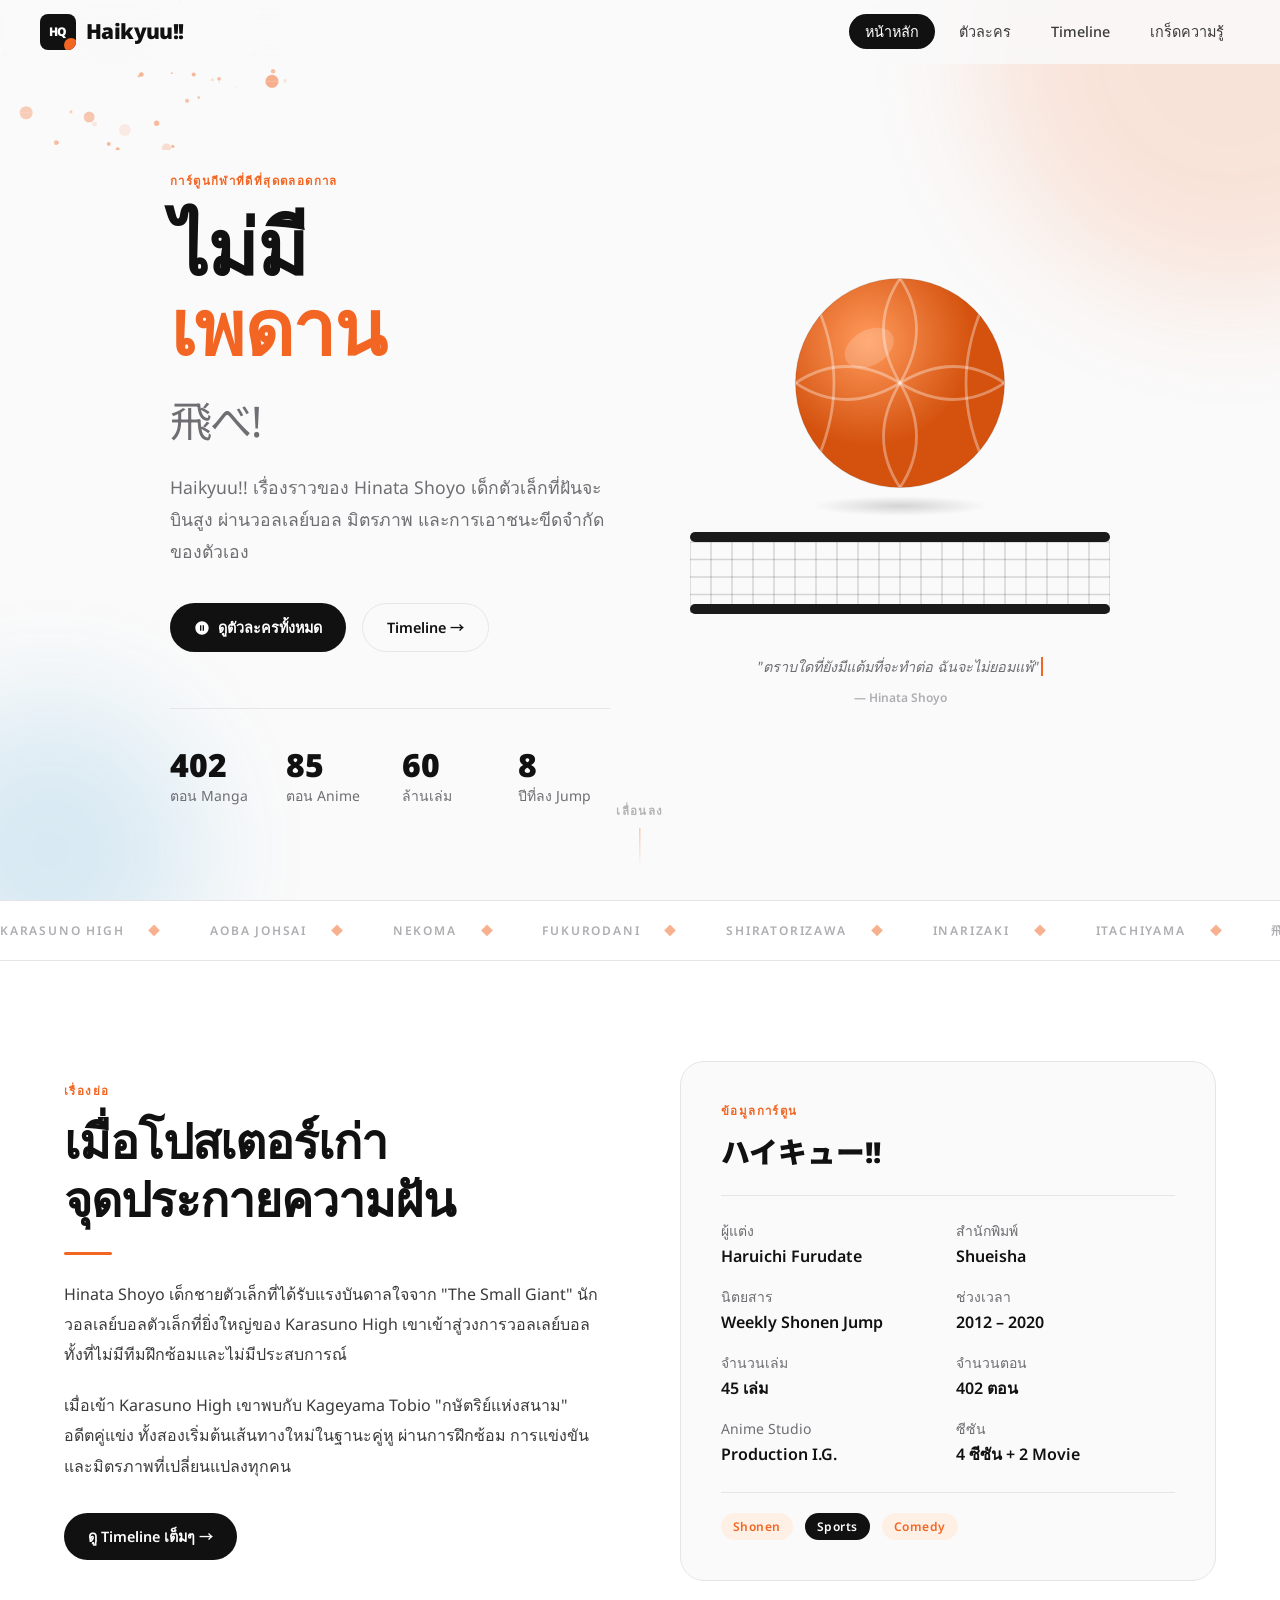
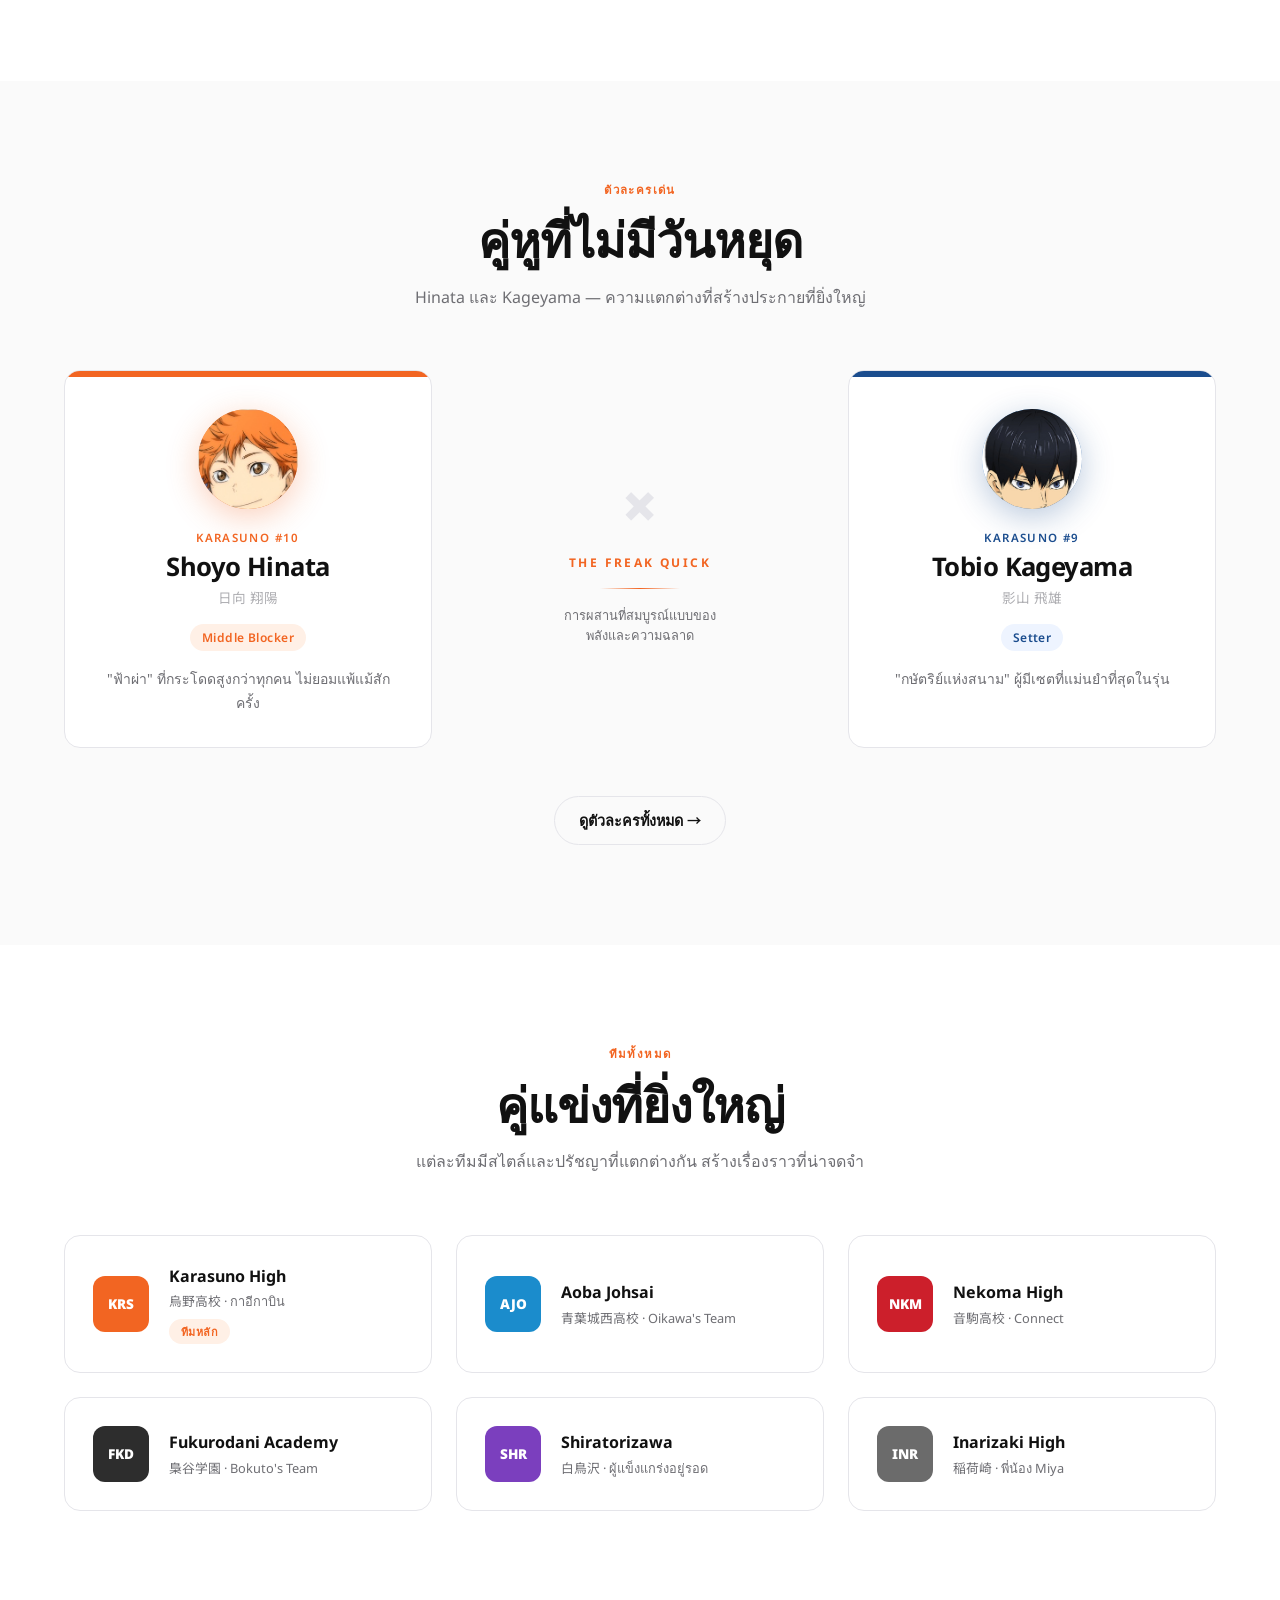
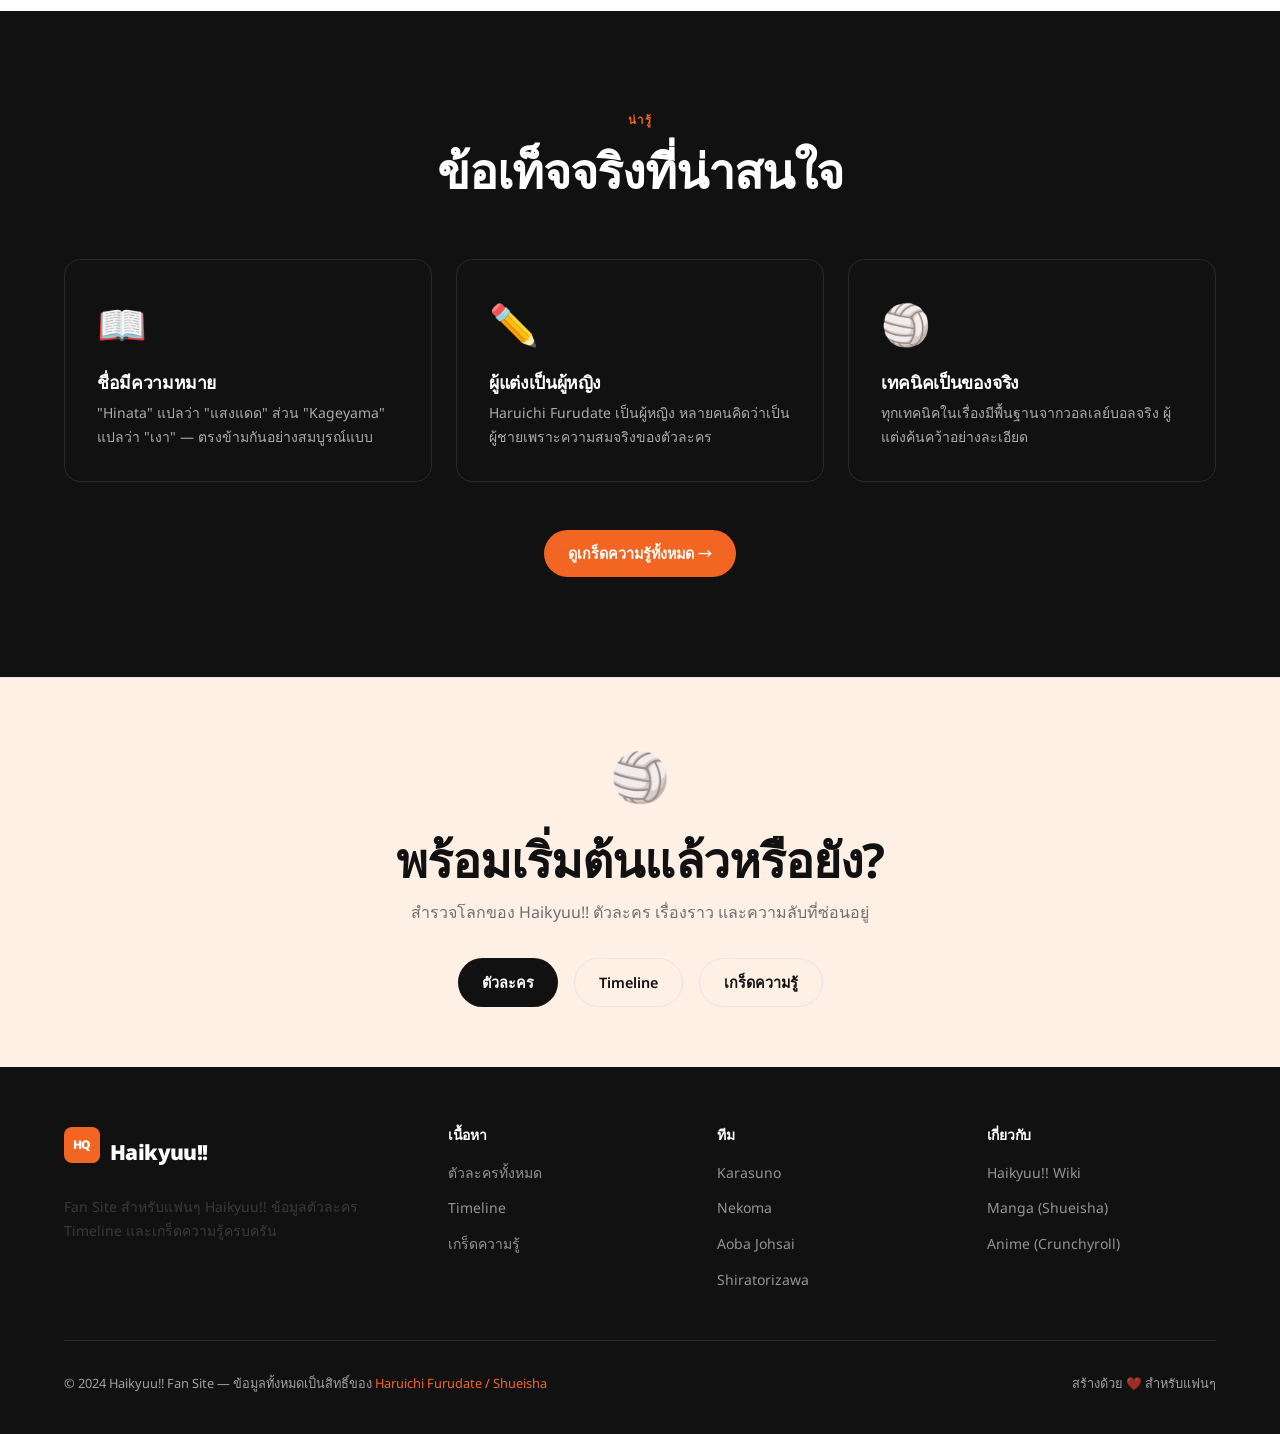
==== index.html @ 79687336 "add frist" ====
<!DOCTYPE html>
<html lang="th">
<head>
  <link rel="preconnect" href="https://fonts.googleapis.com"/>
  <link rel="preconnect" href="https://fonts.gstatic.com" crossorigin/>
  <meta charset="UTF-8"/>
  <meta name="viewport" content="width=device-width, initial-scale=1.0"/>
  <meta name="description" content="Haikyuu!! — เว็บไซต์แฟนไซต์ครบครัน ข้อมูลตัวละคร Timeline เกร็ดความรู้ และสิ่งที่น่าสนใจทั้งหมด"/>
  <title>Haikyuu!! — ไม่มีเพดาน</title>
  <link rel="stylesheet" href="css/main.css"/>
  <link rel="stylesheet" href="css/animations.css"/>
  <link rel="stylesheet" href="css/responsive.css"/>
</head>
<body>

<!-- ─── Navigation ──────────────────────────────── -->
<nav class="nav">
  <a href="index.html" class="nav__logo">
    <div class="nav__logo-mark">HQ</div>
    Haikyuu!!
  </a>
  <ul class="nav__links">
    <li><a href="index.html"      class="nav__link">หน้าหลัก</a></li>
    <li><a href="characters.html" class="nav__link">ตัวละคร</a></li>
    <li><a href="timeline.html"   class="nav__link">Timeline</a></li>
    <li><a href="trivia.html"     class="nav__link">เกร็ดความรู้</a></li>
  </ul>
  <button class="nav__toggle" aria-label="เมนู">
    <span></span><span></span><span></span>
  </button>
</nav>
<div class="nav__mobile-menu">
  <a href="index.html"      class="nav__mobile-link">หน้าหลัก</a>
  <a href="characters.html" class="nav__mobile-link">ตัวละคร</a>
  <a href="timeline.html"   class="nav__mobile-link">Timeline</a>
  <a href="trivia.html"     class="nav__mobile-link">เกร็ดความรู้</a>
</div>

<!-- ─── Hero ─────────────────────────────────────── -->
<section class="hero" style="min-height:100vh;display:flex;align-items:center;position:relative;overflow:hidden;background:var(--bg);">
  <canvas id="particles-canvas"></canvas>
  <div class="bg-orb bg-orb--1"></div>
  <div class="bg-orb bg-orb--2"></div>

  <div class="container" style="position:relative;z-index:1;padding-top:80px;">
    <div style="display:grid;grid-template-columns:1fr 420px;gap:80px;align-items:center;">

      <div>
        <div class="label reveal">การ์ตูนกีฬาที่ดีที่สุดตลอดกาล</div>
        <h1 class="hero__title reveal reveal-delay-1" style="margin:16px 0 24px;line-height:1.05;">
          <span class="word">ไม่มี</span><br/>
          <span class="word" style="color:var(--orange);">เพดาน</span><br/>
          <span class="word" style="font-size:0.55em;font-weight:400;color:var(--gray);">飛べ!</span>
        </h1>
        <p class="hero__subtitle reveal reveal-delay-2" style="font-size:1.1rem;color:var(--gray);max-width:440px;line-height:1.8;margin-bottom:36px;">
          Haikyuu!! เรื่องราวของ Hinata Shoyo เด็กตัวเล็กที่ฝันจะบินสูง
          ผ่านวอลเลย์บอล มิตรภาพ และการเอาชนะขีดจำกัดของตัวเอง
        </p>
        <div class="hero__cta reveal reveal-delay-3" style="display:flex;gap:16px;flex-wrap:wrap;">
          <a href="characters.html" class="btn btn--primary">
            <svg width="16" height="16" viewBox="0 0 24 24" fill="currentColor"><path d="M12 2C6.48 2 2 6.48 2 12s4.48 10 10 10 10-4.48 10-10S17.52 2 12 2zm-1 14H9V8h2v8zm4 0h-2V8h2v8z"/></svg>
            ดูตัวละครทั้งหมด
          </a>
          <a href="timeline.html" class="btn btn--outline">
            Timeline →
          </a>
        </div>

        <!-- Stats -->
        <div class="hero-stats reveal reveal-delay-4" style="display:grid;grid-template-columns:repeat(4,1fr);gap:24px;margin-top:56px;padding-top:40px;border-top:1px solid var(--border);">
          <div>
            <div style="font-size:2rem;font-weight:900;line-height:1;" data-count="402">0</div>
            <div class="text-small text-gray" style="margin-top:4px;">ตอน Manga</div>
          </div>
          <div>
            <div style="font-size:2rem;font-weight:900;line-height:1;" data-count="85">0</div>
            <div class="text-small text-gray" style="margin-top:4px;">ตอน Anime</div>
          </div>
          <div>
            <div style="font-size:2rem;font-weight:900;line-height:1;" data-count="60">0</div>
            <div class="text-small text-gray" style="margin-top:4px;">ล้านเล่ม</div>
          </div>
          <div>
            <div style="font-size:2rem;font-weight:900;line-height:1;" data-count="8">0</div>
            <div class="text-small text-gray" style="margin-top:4px;">ปีที่ลง Jump</div>
          </div>
        </div>
      </div>

      <!-- Volleyball Visual -->
      <div style="display:flex;flex-direction:column;align-items:center;gap:32px;">
        <div class="vball-container reveal reveal--right" style="position:relative;">
          <div id="hero-volleyball"></div>
          <div class="vball-shadow"></div>
        </div>
        <!-- Net -->
        <div id="hero-net" style="width:100%;overflow:hidden;border-radius:4px;" class="reveal reveal--right reveal-delay-2"></div>
        <!-- Quote -->
        <div class="reveal reveal--right reveal-delay-3" style="text-align:center;max-width:320px;">
          <p style="font-size:0.9rem;font-style:italic;color:var(--gray);line-height:1.8;" data-typewrite='"ตราบใดที่ยังมีแต้มที่จะทำต่อ ฉันจะไม่ยอมแพ้"'></p>
          <div style="font-size:0.75rem;font-weight:600;color:var(--gray-light);margin-top:8px;">— Hinata Shoyo</div>
        </div>
      </div>

    </div>
  </div>

  <!-- Scroll indicator -->
  <div style="position:absolute;bottom:32px;left:50%;transform:translateX(-50%);display:flex;flex-direction:column;align-items:center;gap:8px;opacity:0.5;">
    <div style="font-size:0.72rem;font-weight:600;letter-spacing:0.12em;text-transform:uppercase;color:var(--gray);">เลื่อนลง</div>
    <div style="width:1px;height:40px;background:linear-gradient(to bottom,var(--orange),transparent);animation:pulse 2s infinite;"></div>
  </div>
</section>

<!-- ─── Marquee ────────────────────────────────────── -->
<div class="marquee-track" style="padding:20px 0;border-top:1px solid var(--border);border-bottom:1px solid var(--border);background:var(--white);">
  <div class="marquee-inner">
    <div class="marquee-item">Karasuno High</div>
    <div class="marquee-item">Aoba Johsai</div>
    <div class="marquee-item">Nekoma</div>
    <div class="marquee-item">Fukurodani</div>
    <div class="marquee-item">Shiratorizawa</div>
    <div class="marquee-item">Inarizaki</div>
    <div class="marquee-item">Itachiyama</div>
    <div class="marquee-item">飛べ!</div>
    <div class="marquee-item">Karasuno High</div>
    <div class="marquee-item">Aoba Johsai</div>
    <div class="marquee-item">Nekoma</div>
    <div class="marquee-item">Fukurodani</div>
    <div class="marquee-item">Shiratorizawa</div>
    <div class="marquee-item">Inarizaki</div>
    <div class="marquee-item">Itachiyama</div>
    <div class="marquee-item">飛べ!</div>
  </div>
</div>

<!-- ─── Synopsis ──────────────────────────────────── -->
<section class="section" style="background:var(--white);">
  <div class="container">
    <div style="display:grid;grid-template-columns:1fr 1fr;gap:80px;align-items:center;">
      <div>
        <div class="label reveal">เรื่องย่อ</div>
        <h2 class="reveal reveal-delay-1" style="margin:12px 0 24px;">เมื่อโปสเตอร์เก่า<br/>จุดประกายความฝัน</h2>
        <div class="divider" style="margin:0 0 24px;"></div>
        <p class="reveal reveal-delay-2" style="line-height:1.9;margin-bottom:20px;">
          Hinata Shoyo เด็กชายตัวเล็กที่ได้รับแรงบันดาลใจจาก "The Small Giant"
          นักวอลเลย์บอลตัวเล็กที่ยิ่งใหญ่ของ Karasuno High เขาเข้าสู่วงการวอลเลย์บอล
          ทั้งที่ไม่มีทีมฝึกซ้อมและไม่มีประสบการณ์
        </p>
        <p class="reveal reveal-delay-3" style="line-height:1.9;margin-bottom:32px;">
          เมื่อเข้า Karasuno High เขาพบกับ Kageyama Tobio "กษัตริย์แห่งสนาม"
          อดีตคู่แข่ง ทั้งสองเริ่มต้นเส้นทางใหม่ในฐานะคู่หู
          ผ่านการฝึกซ้อม การแข่งขัน และมิตรภาพที่เปลี่ยนแปลงทุกคน
        </p>
        <a href="timeline.html" class="btn btn--primary reveal reveal-delay-4">ดู Timeline เต็มๆ →</a>
      </div>

      <!-- Series Info Card -->
      <div class="reveal reveal--right" style="background:var(--bg);border-radius:var(--radius-l);padding:40px;border:1px solid var(--border);">
        <div style="display:flex;flex-direction:column;gap:24px;">
          <div style="padding-bottom:20px;border-bottom:1px solid var(--border);">
            <div class="label" style="margin-bottom:8px;">ข้อมูลการ์ตูน</div>
            <div style="font-size:1.8rem;font-weight:900;">ハイキュー!!</div>
          </div>
          <div style="display:grid;grid-template-columns:1fr 1fr;gap:16px;">
            <div><div class="text-small text-gray">ผู้แต่ง</div><div style="font-weight:600;margin-top:2px;">Haruichi Furudate</div></div>
            <div><div class="text-small text-gray">สำนักพิมพ์</div><div style="font-weight:600;margin-top:2px;">Shueisha</div></div>
            <div><div class="text-small text-gray">นิตยสาร</div><div style="font-weight:600;margin-top:2px;">Weekly Shonen Jump</div></div>
            <div><div class="text-small text-gray">ช่วงเวลา</div><div style="font-weight:600;margin-top:2px;">2012 – 2020</div></div>
            <div><div class="text-small text-gray">จำนวนเล่ม</div><div style="font-weight:600;margin-top:2px;">45 เล่ม</div></div>
            <div><div class="text-small text-gray">จำนวนตอน</div><div style="font-weight:600;margin-top:2px;">402 ตอน</div></div>
            <div><div class="text-small text-gray">Anime Studio</div><div style="font-weight:600;margin-top:2px;">Production I.G.</div></div>
            <div><div class="text-small text-gray">ซีซัน</div><div style="font-weight:600;margin-top:2px;">4 ซีซัน + 2 Movie</div></div>
          </div>
          <div style="padding-top:20px;border-top:1px solid var(--border);">
            <div class="tag tag--orange">Shonen</div>
            <span style="margin-left:8px;"></span>
            <div class="tag tag--dark" style="display:inline-flex;">Sports</div>
            <span style="margin-left:8px;"></span>
            <div class="tag tag--orange" style="display:inline-flex;">Comedy</div>
          </div>
        </div>
      </div>
    </div>
  </div>
</section>

<!-- ─── Featured Characters ───────────────────────── -->
<section class="section" style="background:var(--bg);">
  <div class="container">
    <div class="section-header reveal">
      <div class="label">ตัวละครเด่น</div>
      <h2 style="margin:12px 0 16px;">คู่หูที่ไม่มีวันหยุด</h2>
      <p>Hinata และ Kageyama — ความแตกต่างที่สร้างประกายที่ยิ่งใหญ่</p>
    </div>

    <div style="display:grid;grid-template-columns:repeat(3,1fr);gap:24px;margin-bottom:48px;">
      <!-- Hinata Card -->
      <div class="card reveal reveal-delay-1" style="overflow:hidden;position:relative;">
        <div style="height:6px;background:var(--orange);"></div>
        <div style="padding:32px;text-align:center;">
          <div style="width:100px;height:100px;border-radius:50%;margin:0 auto 20px;background:linear-gradient(135deg,#FF9A5C,#D4520E);display:flex;align-items:center;justify-content:center;font-size:3rem;box-shadow:0 8px 32px rgba(242,101,34,0.3);overflow:hidden;">
            <img src="images/characters/karasuno/hinata.jpg" alt="Hinata" style="width:100%;height:100%;object-fit:cover;object-position:top;" onerror="this.parentElement.textContent='🧡'"/>
          </div>
          <div class="label" style="margin-bottom:4px;">Karasuno #10</div>
          <h3 style="margin-bottom:4px;">Shoyo Hinata</h3>
          <div style="color:var(--gray-light);font-size:0.85rem;margin-bottom:16px;">日向 翔陽</div>
          <div class="tag tag--orange">Middle Blocker</div>
          <p style="margin-top:16px;font-size:0.875rem;color:var(--gray);line-height:1.7;">"ฟ้าผ่า" ที่กระโดดสูงกว่าทุกคน ไม่ยอมแพ้แม้สักครั้ง</p>
        </div>
      </div>

      <!-- VS Card -->
      <div class="reveal reveal-delay-2" style="display:flex;align-items:center;justify-content:center;">
        <div style="text-align:center;">
          <div style="font-size:4rem;font-weight:900;color:var(--border);line-height:1;margin-bottom:16px;">×</div>
          <div style="font-size:0.75rem;font-weight:700;letter-spacing:0.2em;text-transform:uppercase;color:var(--orange);">The Freak Quick</div>
          <div style="margin:16px auto;width:80px;height:1px;background:linear-gradient(to right,transparent,var(--orange),transparent);"></div>
          <p style="font-size:0.8rem;color:var(--gray);max-width:160px;margin:0 auto;line-height:1.6;">การผสานที่สมบูรณ์แบบของพลังและความฉลาด</p>
        </div>
      </div>

      <!-- Kageyama Card -->
      <div class="card reveal reveal-delay-3" style="overflow:hidden;">
        <div style="height:6px;background:#1B4D8E;"></div>
        <div style="padding:32px;text-align:center;">
          <div style="width:100px;height:100px;border-radius:50%;margin:0 auto 20px;background:linear-gradient(135deg,#4A90D9,#1B4D8E);display:flex;align-items:center;justify-content:center;font-size:3rem;box-shadow:0 8px 32px rgba(27,77,142,0.3);overflow:hidden;">
            <img src="images/characters/karasuno/kageyama.jpg" alt="Kageyama" style="width:100%;height:100%;object-fit:cover;object-position:top;" onerror="this.parentElement.textContent='👑'"/>
          </div>
          <div class="label" style="margin-bottom:4px;color:#1B4D8E;">Karasuno #9</div>
          <h3 style="margin-bottom:4px;">Tobio Kageyama</h3>
          <div style="color:var(--gray-light);font-size:0.85rem;margin-bottom:16px;">影山 飛雄</div>
          <div class="tag" style="background:#EEF4FF;color:#1B4D8E;">Setter</div>
          <p style="margin-top:16px;font-size:0.875rem;color:var(--gray);line-height:1.7;">"กษัตริย์แห่งสนาม" ผู้มีเซตที่แม่นยำที่สุดในรุ่น</p>
        </div>
      </div>
    </div>

    <div style="text-align:center;" class="reveal">
      <a href="characters.html" class="btn btn--outline">ดูตัวละครทั้งหมด →</a>
    </div>
  </div>
</section>

<!-- ─── Teams Section ─────────────────────────────── -->
<section class="section" style="background:var(--white);">
  <div class="container">
    <div class="section-header reveal">
      <div class="label">ทีมทั้งหมด</div>
      <h2 style="margin:12px 0 16px;">คู่แข่งที่ยิ่งใหญ่</h2>
      <p>แต่ละทีมมีสไตล์และปรัชญาที่แตกต่างกัน สร้างเรื่องราวที่น่าจดจำ</p>
    </div>

    <div class="grid-3" id="teams-grid">
      <a href="characters.html?team=karasuno" class="card reveal reveal-delay-1" style="padding:28px;display:flex;align-items:center;gap:20px;">
        <div style="width:56px;height:56px;border-radius:12px;background:var(--team-karasuno);display:flex;align-items:center;justify-content:center;font-weight:900;font-size:0.85rem;color:white;flex-shrink:0;">KRS</div>
        <div>
          <div style="font-weight:700;margin-bottom:2px;">Karasuno High</div>
          <div style="font-size:0.8rem;color:var(--gray);">烏野高校 · กาอีกาบิน</div>
          <div style="margin-top:6px;"><span class="tag tag--orange" style="font-size:0.68rem;">ทีมหลัก</span></div>
        </div>
      </a>
      <a href="characters.html?team=aoba" class="card reveal reveal-delay-2" style="padding:28px;display:flex;align-items:center;gap:20px;">
        <div style="width:56px;height:56px;border-radius:12px;background:var(--team-aoba);display:flex;align-items:center;justify-content:center;font-weight:900;font-size:0.85rem;color:white;flex-shrink:0;">AJO</div>
        <div>
          <div style="font-weight:700;margin-bottom:2px;">Aoba Johsai</div>
          <div style="font-size:0.8rem;color:var(--gray);">青葉城西高校 · Oikawa's Team</div>
        </div>
      </a>
      <a href="characters.html?team=nekoma" class="card reveal reveal-delay-3" style="padding:28px;display:flex;align-items:center;gap:20px;">
        <div style="width:56px;height:56px;border-radius:12px;background:var(--team-nekoma);display:flex;align-items:center;justify-content:center;font-weight:900;font-size:0.85rem;color:white;flex-shrink:0;">NKM</div>
        <div>
          <div style="font-weight:700;margin-bottom:2px;">Nekoma High</div>
          <div style="font-size:0.8rem;color:var(--gray);">音駒高校 · Connect</div>
        </div>
      </a>
      <a href="characters.html?team=fukurodani" class="card reveal reveal-delay-1" style="padding:28px;display:flex;align-items:center;gap:20px;">
        <div style="width:56px;height:56px;border-radius:12px;background:var(--team-fukurodani);display:flex;align-items:center;justify-content:center;font-weight:900;font-size:0.85rem;color:white;flex-shrink:0;">FKD</div>
        <div>
          <div style="font-weight:700;margin-bottom:2px;">Fukurodani Academy</div>
          <div style="font-size:0.8rem;color:var(--gray);">梟谷学園 · Bokuto's Team</div>
        </div>
      </a>
      <a href="characters.html?team=shiratoriz" class="card reveal reveal-delay-2" style="padding:28px;display:flex;align-items:center;gap:20px;">
        <div style="width:56px;height:56px;border-radius:12px;background:var(--team-shiratoriz);display:flex;align-items:center;justify-content:center;font-weight:900;font-size:0.85rem;color:white;flex-shrink:0;">SHR</div>
        <div>
          <div style="font-weight:700;margin-bottom:2px;">Shiratorizawa</div>
          <div style="font-size:0.8rem;color:var(--gray);">白鳥沢 · ผู้แข็งแกร่งอยู่รอด</div>
        </div>
      </a>
      <a href="characters.html?team=inarizaki" class="card reveal reveal-delay-3" style="padding:28px;display:flex;align-items:center;gap:20px;">
        <div style="width:56px;height:56px;border-radius:12px;background:var(--team-inarizaki);display:flex;align-items:center;justify-content:center;font-weight:900;font-size:0.85rem;color:white;flex-shrink:0;">INR</div>
        <div>
          <div style="font-weight:700;margin-bottom:2px;">Inarizaki High</div>
          <div style="font-size:0.8rem;color:var(--gray);">稲荷崎 · พี่น้อง Miya</div>
        </div>
      </a>
    </div>
  </div>
</section>

<!-- ─── Quick Facts ────────────────────────────────── -->
<section class="section section-ink">
  <div class="container">
    <div class="section-header reveal">
      <div class="label" style="color:var(--orange);">น่ารู้</div>
      <h2 style="color:var(--white);margin:12px 0 16px;">ข้อเท็จจริงที่น่าสนใจ</h2>
    </div>
    <div class="grid-3">
      <div class="reveal reveal-delay-1" style="padding:32px;border:1px solid rgba(255,255,255,0.1);border-radius:var(--radius);">
        <div style="font-size:2.5rem;margin-bottom:16px;">📖</div>
        <h4 style="color:var(--white);margin-bottom:8px;">ชื่อมีความหมาย</h4>
        <p style="color:rgba(255,255,255,0.5);font-size:0.875rem;line-height:1.7;">"Hinata" แปลว่า "แสงแดด" ส่วน "Kageyama" แปลว่า "เงา" — ตรงข้ามกันอย่างสมบูรณ์แบบ</p>
      </div>
      <div class="reveal reveal-delay-2" style="padding:32px;border:1px solid rgba(255,255,255,0.1);border-radius:var(--radius);">
        <div style="font-size:2.5rem;margin-bottom:16px;">✏️</div>
        <h4 style="color:var(--white);margin-bottom:8px;">ผู้แต่งเป็นผู้หญิง</h4>
        <p style="color:rgba(255,255,255,0.5);font-size:0.875rem;line-height:1.7;">Haruichi Furudate เป็นผู้หญิง หลายคนคิดว่าเป็นผู้ชายเพราะความสมจริงของตัวละคร</p>
      </div>
      <div class="reveal reveal-delay-3" style="padding:32px;border:1px solid rgba(255,255,255,0.1);border-radius:var(--radius);">
        <div style="font-size:2.5rem;margin-bottom:16px;">🏐</div>
        <h4 style="color:var(--white);margin-bottom:8px;">เทคนิคเป็นของจริง</h4>
        <p style="color:rgba(255,255,255,0.5);font-size:0.875rem;line-height:1.7;">ทุกเทคนิคในเรื่องมีพื้นฐานจากวอลเลย์บอลจริง ผู้แต่งค้นคว้าอย่างละเอียด</p>
      </div>
    </div>
    <div style="text-align:center;margin-top:48px;" class="reveal">
      <a href="trivia.html" class="btn btn--orange">ดูเกร็ดความรู้ทั้งหมด →</a>
    </div>
  </div>
</section>

<!-- ─── CTA ───────────────────────────────────────── -->
<section class="section--sm" style="background:var(--orange-pale);border-top:1px solid var(--border);">
  <div class="container" style="text-align:center;">
    <div class="reveal">
      <div style="font-size:3rem;margin-bottom:16px;">🏐</div>
      <h2 style="margin-bottom:12px;">พร้อมเริ่มต้นแล้วหรือยัง?</h2>
      <p style="color:var(--gray);margin-bottom:32px;">สำรวจโลกของ Haikyuu!! ตัวละคร เรื่องราว และความลับที่ซ่อนอยู่</p>
      <div style="display:flex;gap:16px;justify-content:center;flex-wrap:wrap;">
        <a href="characters.html" class="btn btn--primary">ตัวละคร</a>
        <a href="timeline.html"   class="btn btn--outline">Timeline</a>
        <a href="trivia.html"     class="btn btn--outline">เกร็ดความรู้</a>
      </div>
    </div>
  </div>
</section>

<!-- ─── Footer ────────────────────────────────────── -->
<footer class="footer">
  <div class="container">
    <div class="footer__top">
      <div class="footer__brand">
        <div class="nav__logo" style="margin-bottom:16px;color:white;">
          <div class="nav__logo-mark">HQ</div>
          Haikyuu!!
        </div>
        <p>Fan Site สำหรับแฟนๆ Haikyuu!! ข้อมูลตัวละคร Timeline และเกร็ดความรู้ครบครัน</p>
      </div>
      <div class="footer__col">
        <h4>เนื้อหา</h4>
        <ul>
          <li><a href="characters.html">ตัวละครทั้งหมด</a></li>
          <li><a href="timeline.html">Timeline</a></li>
          <li><a href="trivia.html">เกร็ดความรู้</a></li>
        </ul>
      </div>
      <div class="footer__col">
        <h4>ทีม</h4>
        <ul>
          <li><a href="characters.html?team=karasuno">Karasuno</a></li>
          <li><a href="characters.html?team=nekoma">Nekoma</a></li>
          <li><a href="characters.html?team=aoba">Aoba Johsai</a></li>
          <li><a href="characters.html?team=shiratoriz">Shiratorizawa</a></li>
        </ul>
      </div>
      <div class="footer__col">
        <h4>เกี่ยวกับ</h4>
        <ul>
          <li><a href="#">Haikyuu!! Wiki</a></li>
          <li><a href="#">Manga (Shueisha)</a></li>
          <li><a href="#">Anime (Crunchyroll)</a></li>
        </ul>
      </div>
    </div>
    <div class="footer__bottom">
      <div>© 2024 Haikyuu!! Fan Site — ข้อมูลทั้งหมดเป็นสิทธิ์ของ <a href="#">Haruichi Furudate / Shueisha</a></div>
      <div>สร้างด้วย ❤️ สำหรับแฟนๆ</div>
    </div>
  </div>
</footer>

<script src="js/data.js"></script>
<script src="js/animations.js"></script>
<script src="js/main.js"></script>
</body>
</html>
---- css/main.css ----
@import url('https://fonts.googleapis.com/css2?family=Noto+Sans:ital,wght@0,300;0,400;0,500;0,600;0,700;0,900;1,400&family=Noto+Sans+JP:wght@300;400;500;700;900&display=swap');

/* ─── Variables ─────────────────────────────────── */
:root {
  --orange:        #F26522;
  --orange-light:  #FF8C42;
  --orange-pale:   #FFF0E6;
  --dark:          #111111;
  --gray-dark:     #3A3A3C;
  --gray:          #6E6E73;
  --gray-light:    #AEAEB2;
  --border:        #E5E5EA;
  --bg:            #FAFAFA;
  --white:         #FFFFFF;

  --team-karasuno:     #F26522;
  --team-aoba:         #1B8CCC;
  --team-nekoma:       #CC1F2B;
  --team-fukurodani:   #2D2D2D;
  --team-shiratoriz:   #7B3FBE;
  --team-inarizaki:    #6B6B6B;
  --team-itachiyama:   #1B4D8E;
  --team-msby:         #F2A600;

  --font:     'Noto Sans', 'Noto Sans JP', sans-serif;
  --radius-s: 8px;
  --radius:   16px;
  --radius-l: 24px;
  --shadow-s: 0 2px 8px rgba(0,0,0,0.06);
  --shadow:   0 4px 24px rgba(0,0,0,0.08);
  --shadow-l: 0 12px 48px rgba(0,0,0,0.14);
  --ease:     cubic-bezier(0.4, 0, 0.2, 1);
  --trans:    all 0.3s var(--ease);
}

/* ─── Reset ─────────────────────────────────────── */
*, *::before, *::after { box-sizing: border-box; margin: 0; padding: 0; }
html { scroll-behavior: smooth; font-size: 16px; }
body {
  font-family: var(--font);
  background: var(--bg);
  color: var(--dark);
  line-height: 1.6;
  overflow-x: hidden;
  -webkit-font-smoothing: antialiased;
}
img { display: block; max-width: 100%; }
a { color: inherit; text-decoration: none; }
ul { list-style: none; }
button { cursor: pointer; border: none; background: none; font-family: var(--font); }

/* ─── Typography ─────────────────────────────────── */
h1, h2, h3, h4, h5 { font-weight: 700; line-height: 1.2; letter-spacing: -0.02em; }
h1 { font-size: clamp(2.4rem, 6vw, 4.8rem); }
h2 { font-size: clamp(1.8rem, 4vw, 3rem); }
h3 { font-size: clamp(1.2rem, 2.5vw, 1.6rem); }
h4 { font-size: 1.1rem; }
p  { color: var(--gray-dark); }

.label {
  font-size: 0.72rem;
  font-weight: 600;
  letter-spacing: 0.12em;
  text-transform: uppercase;
  color: var(--orange);
}
.text-gray { color: var(--gray); }
.text-small { font-size: 0.875rem; }

/* ─── Layout ─────────────────────────────────────── */
.container { max-width: 1200px; margin: 0 auto; padding: 0 24px; }
.container--wide { max-width: 1440px; margin: 0 auto; padding: 0 40px; }
.section { padding: 100px 0; }
.section--sm { padding: 60px 0; }

.grid-2 { display: grid; grid-template-columns: repeat(2, 1fr); gap: 24px; }
.grid-3 { display: grid; grid-template-columns: repeat(3, 1fr); gap: 24px; }
.grid-4 { display: grid; grid-template-columns: repeat(4, 1fr); gap: 20px; }

.flex { display: flex; }
.flex-center { display: flex; align-items: center; justify-content: center; }
.flex-between { display: flex; align-items: center; justify-content: space-between; }
.gap-8  { gap: 8px; }
.gap-16 { gap: 16px; }
.gap-24 { gap: 24px; }

/* ─── Navigation ─────────────────────────────────── */
.nav {
  position: fixed;
  top: 0; left: 0; right: 0;
  z-index: 1000;
  padding: 0 40px;
  height: 64px;
  display: flex;
  align-items: center;
  justify-content: space-between;
  background: rgba(250,250,250,0.85);
  backdrop-filter: blur(20px);
  -webkit-backdrop-filter: blur(20px);
  border-bottom: 1px solid transparent;
  transition: var(--trans);
}
.nav.scrolled {
  border-bottom-color: var(--border);
  box-shadow: var(--shadow-s);
}
.nav__logo {
  display: flex;
  align-items: center;
  gap: 10px;
  font-weight: 900;
  font-size: 1.3rem;
  letter-spacing: -0.03em;
}
.nav__logo-mark {
  width: 36px; height: 36px;
  background: #111111;      /* hardcoded */
  border-radius: 8px;
  display: flex;
  align-items: center;
  justify-content: center;
  color: #ffffff;           /* hardcoded */
  font-size: 0.75rem;
  font-weight: 900;
  letter-spacing: -0.02em;
  position: relative;
  overflow: hidden;
}
.nav__logo-mark::after {
  content: '';
  position: absolute;
  bottom: -2px; right: -2px;
  width: 14px; height: 14px;
  background: var(--orange);
  border-radius: 50%;
}
.nav__links {
  display: flex;
  align-items: center;
  gap: 8px;
}
.nav__link {
  padding: 8px 16px;
  border-radius: 20px;
  font-size: 0.9rem;
  font-weight: 500;
  color: var(--gray-dark);
  transition: var(--trans);
}
.nav__link:hover, .nav__link.active {
  background: #111111;
  color: #ffffff;
}
.nav__toggle {
  display: none;
  flex-direction: column;
  gap: 5px;
  padding: 8px;
}
.nav__toggle span {
  display: block;
  width: 22px;
  height: 2px;
  background: var(--gray-dark);   /* adapts correctly in dark mode */
  border-radius: 2px;
  transition: var(--trans);
}

/* ─── Page Header ────────────────────────────────── */
.page-header {
  padding: 140px 0 80px;
  text-align: center;
  position: relative;
  overflow: hidden;
}
.page-header::before {
  content: '';
  position: absolute;
  top: 0; left: 50%;
  transform: translateX(-50%);
  width: 600px; height: 600px;
  background: radial-gradient(circle, rgba(242,101,34,0.08) 0%, transparent 70%);
  pointer-events: none;
}
.page-header .label { margin-bottom: 12px; }
.page-header h1 { margin-bottom: 16px; }
.page-header p { font-size: 1.1rem; color: var(--gray); max-width: 560px; margin: 0 auto; }

/* ─── Cards ──────────────────────────────────────── */
.card {
  background: var(--white);
  border-radius: var(--radius);
  border: 1px solid var(--border);
  overflow: hidden;
  transition: var(--trans);
}
.card:hover {
  transform: translateY(-4px);
  box-shadow: var(--shadow-l);
  border-color: transparent;
}

/* ─── Buttons ────────────────────────────────────── */
.btn {
  display: inline-flex;
  align-items: center;
  gap: 8px;
  padding: 12px 24px;
  border-radius: 100px;
  font-weight: 600;
  font-size: 0.9rem;
  transition: var(--trans);
  white-space: nowrap;
}
.btn--primary {
  background: #111111;
  color: #ffffff;
}
.btn--primary:hover {
  background: var(--orange);
  color: #ffffff;
  transform: translateY(-2px);
  box-shadow: 0 8px 24px rgba(242,101,34,0.35);
}
.btn--outline {
  background: transparent;
  color: var(--dark);
  border: 1.5px solid var(--border);
}
.btn--outline:hover {
  border-color: #111111;
  background: #111111;
  color: #ffffff;
}
.btn--orange {
  background: var(--orange);
  color: #ffffff;
}
.btn--orange:hover {
  background: var(--orange-light);
  transform: translateY(-2px);
  box-shadow: 0 8px 24px rgba(242,101,34,0.4);
}

/* ─── Section Headers ────────────────────────────── */
.section-header {
  text-align: center;
  margin-bottom: 60px;
}
.section-header .label { margin-bottom: 12px; }
.section-header h2 { margin-bottom: 16px; }
.section-header p { color: var(--gray); max-width: 480px; margin: 0 auto; }

/* ─── Divider ────────────────────────────────────── */
.divider {
  width: 48px;
  height: 3px;
  background: var(--orange);
  border-radius: 2px;
  margin: 16px auto;
}

/* ─── Tag / Badge ────────────────────────────────── */
.tag {
  display: inline-flex;
  align-items: center;
  padding: 4px 12px;
  border-radius: 100px;
  font-size: 0.75rem;
  font-weight: 600;
  letter-spacing: 0.04em;
}
.tag--orange  { background: var(--orange-pale); color: var(--orange); }
.tag--dark    { background: #111111; color: #ffffff; }

/* ─── Team Color Dots ────────────────────────────── */
.team-dot {
  width: 10px; height: 10px;
  border-radius: 50%;
  display: inline-block;
  flex-shrink: 0;
}

/* ─── Stat Bar ───────────────────────────────────── */
.stat-bar { display: flex; flex-direction: column; gap: 8px; }
.stat-bar__item {}
.stat-bar__label {
  font-size: 0.75rem;
  font-weight: 600;
  color: var(--gray);
  display: flex;
  justify-content: space-between;
  margin-bottom: 4px;
}
.stat-bar__track {
  height: 4px;
  background: var(--border);
  border-radius: 2px;
  overflow: hidden;
}
.stat-bar__fill {
  height: 100%;
  background: var(--orange);
  border-radius: 2px;
  width: 0;
  transition: width 1s var(--ease) 0.2s;
}

/* ─── Team Filter ────────────────────────────────── */
.filter-bar {
  display: flex;
  flex-wrap: wrap;
  gap: 8px;
  margin-bottom: 48px;
  justify-content: center;
}
.filter-btn {
  padding: 8px 20px;
  border-radius: 100px;
  font-size: 0.85rem;
  font-weight: 600;
  border: 1.5px solid var(--border);
  color: var(--gray-dark);
  background: var(--white);
  transition: var(--trans);
}
.filter-btn:hover { border-color: #111111; color: #111111; }
.filter-btn.active {
  background: #111111;
  border-color: #111111;
  color: #ffffff;
}

/* ─── Character Card ─────────────────────────────── */
.char-card {
  background: var(--white);
  border-radius: var(--radius);
  border: 1px solid var(--border);
  overflow: hidden;
  transition: var(--trans);
  cursor: pointer;
  position: relative;
}
.char-card:hover {
  transform: translateY(-6px);
  box-shadow: var(--shadow-l);
  border-color: transparent;
}
.char-card__img-wrap {
  aspect-ratio: 3/4;
  overflow: hidden;
  position: relative;
  background: var(--light-gray);
}
.char-card__img-wrap::before {
  content: '';
  position: absolute;
  inset: 0;
  background: linear-gradient(to bottom, transparent 50%, rgba(0,0,0,0.7) 100%);
  z-index: 1;
  opacity: 0;
  transition: var(--trans);
}
.char-card:hover .char-card__img-wrap::before { opacity: 1; }
.char-card__img {
  width: 100%; height: 100%;
  object-fit: cover;
  object-position: top center;
  transition: transform 0.5s var(--ease);
}
.char-card:hover .char-card__img { transform: scale(1.05); }
.char-card__num {
  position: absolute;
  top: 12px; right: 12px;
  z-index: 2;
  width: 36px; height: 36px;
  background: var(--white);
  border-radius: 50%;
  display: flex;
  align-items: center;
  justify-content: center;
  font-weight: 900;
  font-size: 0.85rem;
  box-shadow: var(--shadow);
}
.char-card__placeholder {
  width: 100%; height: 100%;
  display: flex;
  align-items: center;
  justify-content: center;
  font-size: 5rem;
  font-weight: 900;
  color: rgba(255,255,255,0.3);
}
.char-card__body { padding: 16px; }
.char-card__team {
  font-size: 0.72rem;
  font-weight: 600;
  letter-spacing: 0.1em;
  text-transform: uppercase;
  margin-bottom: 4px;
}
.char-card__name { font-size: 1.05rem; font-weight: 700; margin-bottom: 2px; }
.char-card__name-jp { font-size: 0.8rem; color: var(--gray-light); margin-bottom: 10px; }
.char-card__meta {
  display: flex;
  gap: 8px;
  flex-wrap: wrap;
}

/* ─── Character Modal ────────────────────────────── */
.modal-overlay {
  position: fixed;
  inset: 0;
  background: rgba(0,0,0,0.6);
  backdrop-filter: blur(8px);
  z-index: 2000;
  display: flex;
  align-items: center;
  justify-content: center;
  padding: 24px;
  opacity: 0;
  pointer-events: none;
  transition: opacity 0.3s var(--ease);
}
.modal-overlay.open { opacity: 1; pointer-events: all; }
.modal {
  background: var(--white);
  border-radius: var(--radius-l);
  max-width: 900px;
  width: 100%;
  max-height: 90vh;
  overflow-y: auto;
  position: relative;
  transform: scale(0.95) translateY(20px);
  transition: var(--trans);
  box-shadow: var(--shadow-l);
}
.modal-overlay.open .modal { transform: scale(1) translateY(0); }
.modal__close {
  position: absolute;
  top: 20px; right: 20px;
  z-index: 10;
  width: 40px; height: 40px;
  border-radius: 50%;
  background: var(--bg);
  display: flex; align-items: center; justify-content: center;
  font-size: 1.2rem;
  transition: var(--trans);
}
.modal__close:hover { background: #111111; color: #ffffff; }
.modal__inner { display: grid; grid-template-columns: 320px 1fr; min-height: 480px; }
.modal__img-side {
  position: relative;
  overflow: hidden;
  border-radius: var(--radius-l) 0 0 var(--radius-l);
}
.modal__img-side img {
  width: 100%; height: 100%;
  object-fit: cover;
  object-position: top center;
}
.modal__img-placeholder {
  width: 100%; height: 100%;
  display: flex;
  align-items: center;
  justify-content: center;
  font-size: 8rem;
  font-weight: 900;
  color: rgba(255,255,255,0.25);
  min-height: 480px;
}
.modal__img-overlay {
  position: absolute;
  bottom: 0; left: 0; right: 0;
  padding: 24px;
  background: linear-gradient(transparent, rgba(0,0,0,0.8));
  color: var(--white);
}
.modal__img-overlay .num {
  font-size: 3rem;
  font-weight: 900;
  line-height: 1;
  opacity: 0.3;
}
.modal__img-overlay h2 { font-size: 1.4rem; }
.modal__img-overlay p { font-size: 0.8rem; opacity: 0.7; }
.modal__content { padding: 40px; overflow-y: auto; }
.modal__content h3 { margin-bottom: 20px; }
.modal__info-grid {
  display: grid;
  grid-template-columns: 1fr 1fr;
  gap: 16px;
  margin-bottom: 28px;
}
.modal__info-item {}
.modal__info-item .key {
  font-size: 0.72rem;
  font-weight: 600;
  letter-spacing: 0.1em;
  text-transform: uppercase;
  color: var(--gray-light);
  margin-bottom: 2px;
}
.modal__info-item .val { font-size: 0.95rem; font-weight: 600; }
.modal__desc { color: var(--gray-dark); line-height: 1.8; margin-bottom: 28px; font-size: 0.95rem; }
.modal__quote {
  border-left: 3px solid var(--orange);
  padding: 12px 20px;
  background: var(--orange-pale);
  border-radius: 0 var(--radius-s) var(--radius-s) 0;
  font-style: italic;
  color: var(--gray-dark);
  font-size: 0.9rem;
  margin-top: 20px;
}

/* ─── Timeline ───────────────────────────────────── */
.timeline { position: relative; }
.timeline::before {
  content: '';
  position: absolute;
  left: 50%;
  transform: translateX(-50%);
  top: 0; bottom: 0;
  width: 2px;
  background: var(--border);
}
.timeline-item {
  display: grid;
  grid-template-columns: 1fr 60px 1fr;
  gap: 0;
  margin-bottom: 48px;
  align-items: start;
}
.timeline-item:nth-child(odd) .timeline-card { grid-column: 1; text-align: right; padding-right: 40px; }
.timeline-item:nth-child(odd) .timeline-dot { grid-column: 2; }
.timeline-item:nth-child(odd) .timeline-empty { grid-column: 3; }
.timeline-item:nth-child(even) .timeline-empty { grid-column: 1; }
.timeline-item:nth-child(even) .timeline-dot { grid-column: 2; }
.timeline-item:nth-child(even) .timeline-card { grid-column: 3; padding-left: 40px; }
.timeline-dot {
  display: flex;
  align-items: flex-start;
  justify-content: center;
  padding-top: 20px;
}
.timeline-dot__inner {
  width: 16px; height: 16px;
  border-radius: 50%;
  background: var(--orange);
  border: 3px solid var(--white);
  box-shadow: 0 0 0 3px var(--orange);
  flex-shrink: 0;
}
.timeline-card {
  background: var(--white);
  border: 1px solid var(--border);
  border-radius: var(--radius);
  padding: 24px;
  transition: var(--trans);
}
.timeline-card:hover {
  box-shadow: var(--shadow);
  border-color: transparent;
}
.timeline-card__arc {
  font-size: 0.7rem;
  font-weight: 700;
  letter-spacing: 0.1em;
  text-transform: uppercase;
  color: var(--orange);
  margin-bottom: 6px;
}
.timeline-card h3 { font-size: 1.05rem; margin-bottom: 8px; }
.timeline-card p { font-size: 0.875rem; color: var(--gray); }
.timeline-card__result {
  display: inline-block;
  margin-top: 12px;
  padding: 4px 12px;
  border-radius: 100px;
  font-size: 0.75rem;
  font-weight: 700;
}
.result--win  { background: #E8F5E9; color: #2E7D32; }
.result--loss { background: #FFEBEE; color: #C62828; }
.result--draw { background: #FFF3E0; color: #E65100; }
.result--event { background: var(--orange-pale); color: var(--orange); }

/* ─── Trivia Cards ───────────────────────────────── */
.trivia-card {
  background: var(--white);
  border: 1px solid var(--border);
  border-radius: var(--radius);
  padding: 28px;
  transition: var(--trans);
  position: relative;
  overflow: hidden;
}
.trivia-card::before {
  content: '';
  position: absolute;
  top: 0; left: 0;
  width: 4px; height: 100%;
  background: var(--orange);
}
.trivia-card:hover {
  transform: translateY(-4px);
  box-shadow: var(--shadow-l);
  border-color: transparent;
}
.trivia-card__num {
  font-size: 3rem;
  font-weight: 900;
  color: var(--border);
  line-height: 1;
  margin-bottom: 12px;
  display: block;
}
.trivia-card h4 { margin-bottom: 8px; }
.trivia-card p { font-size: 0.875rem; color: var(--gray); line-height: 1.7; }

/* ─── Team Section ───────────────────────────────── */
.team-header {
  display: flex;
  align-items: center;
  gap: 16px;
  margin-bottom: 28px;
  padding-bottom: 20px;
  border-bottom: 1px solid var(--border);
}
.team-icon {
  width: 48px; height: 48px;
  border-radius: var(--radius-s);
  display: flex;
  align-items: center;
  justify-content: center;
  font-weight: 900;
  font-size: 0.85rem;
  color: var(--white);
  letter-spacing: -0.02em;
  flex-shrink: 0;
}
.team-header h2 { font-size: 1.4rem; margin-bottom: 4px; }
.team-header p { font-size: 0.85rem; color: var(--gray); }

/* ─── Scroll Reveal ──────────────────────────────── */
.reveal {
  opacity: 0;
  transform: translateY(32px);
  transition: opacity 0.7s var(--ease), transform 0.7s var(--ease);
}
.reveal.visible { opacity: 1; transform: translateY(0); }
.reveal--left  { transform: translateX(-32px); }
.reveal--right { transform: translateX(32px); }
.reveal--left.visible, .reveal--right.visible { transform: translateX(0); }
.reveal-delay-1 { transition-delay: 0.1s; }
.reveal-delay-2 { transition-delay: 0.2s; }
.reveal-delay-3 { transition-delay: 0.3s; }
.reveal-delay-4 { transition-delay: 0.4s; }

/* ─── Footer ─────────────────────────────────────── */
.footer {
  background: #111111;          /* hardcoded — never flips */
  color: rgba(255,255,255,0.6);
  padding: 60px 0 40px;
}
.footer h4 { color: #ffffff; }
.footer a  { color: rgba(255,255,255,0.55); }
.footer a:hover { color: #ffffff; }
.footer__top {
  display: grid;
  grid-template-columns: 1.5fr 1fr 1fr 1fr;
  gap: 40px;
  padding-bottom: 48px;
  border-bottom: 1px solid rgba(255,255,255,0.1);
  margin-bottom: 32px;
}
.footer__brand .nav__logo-mark {
  background: var(--orange);
  margin-bottom: 16px;
}
.footer__brand p { font-size: 0.875rem; line-height: 1.7; }
.footer__col h4 { color: var(--white); font-size: 0.875rem; margin-bottom: 16px; }
.footer__col ul { display: flex; flex-direction: column; gap: 10px; }
.footer__col ul a {
  font-size: 0.875rem;
  transition: color 0.2s;
}
.footer__col ul a:hover { color: var(--white); }
.footer__bottom {
  display: flex;
  align-items: center;
  justify-content: space-between;
  font-size: 0.8rem;
}
.footer__bottom a { color: var(--orange); }

/* ─── Loading / Spinner ──────────────────────────── */
.spinner {
  width: 40px; height: 40px;
  border: 3px solid var(--border);
  border-top-color: var(--orange);
  border-radius: 50%;
  animation: spin 0.8s linear infinite;
  margin: 0 auto;
}

/* ─── Always-dark section (immune to dark-mode flip) */
.section-ink {
  background: #111111 !important;
  color: #ffffff !important;
}
.section-ink h1,
.section-ink h2,
.section-ink h3,
.section-ink h4,
.section-ink h5 { color: #ffffff !important; }
.section-ink p   { color: rgba(255,255,255,0.65) !important; }

/* ─── Utility ────────────────────────────────────── */
.mt-8  { margin-top: 8px; }
.mt-16 { margin-top: 16px; }
.mt-24 { margin-top: 24px; }
.mt-40 { margin-top: 40px; }
.mb-8  { margin-bottom: 8px; }
.mb-16 { margin-bottom: 16px; }
.mb-24 { margin-bottom: 24px; }
.text-center { text-align: center; }
.hidden { display: none !important; }
---- css/animations.css ----
/* ─── Keyframes ──────────────────────────────────── */
@keyframes spin { to { transform: rotate(360deg); } }

@keyframes float {
  0%, 100% { transform: translateY(0) rotate(0deg); }
  33%       { transform: translateY(-18px) rotate(4deg); }
  66%       { transform: translateY(-8px) rotate(-3deg); }
}

@keyframes floatSlow {
  0%, 100% { transform: translateY(0) rotate(0deg); }
  50%       { transform: translateY(-28px) rotate(6deg); }
}

@keyframes pulse {
  0%, 100% { opacity: 1; transform: scale(1); }
  50%       { opacity: 0.7; transform: scale(0.96); }
}

@keyframes slideUp {
  from { opacity: 0; transform: translateY(40px); }
  to   { opacity: 1; transform: translateY(0); }
}

@keyframes slideIn {
  from { opacity: 0; transform: translateX(-24px); }
  to   { opacity: 1; transform: translateX(0); }
}

@keyframes fadeIn {
  from { opacity: 0; }
  to   { opacity: 1; }
}

@keyframes scaleIn {
  from { opacity: 0; transform: scale(0.92); }
  to   { opacity: 1; transform: scale(1); }
}

@keyframes drawLine {
  from { stroke-dashoffset: 1000; }
  to   { stroke-dashoffset: 0; }
}

@keyframes shimmer {
  0%   { background-position: -400px 0; }
  100% { background-position: 400px 0; }
}

@keyframes orbit {
  from { transform: rotate(0deg) translateX(60px) rotate(0deg); }
  to   { transform: rotate(360deg) translateX(60px) rotate(-360deg); }
}

@keyframes netBounce {
  0%, 100% { transform: scaleY(1); }
  50%       { transform: scaleY(0.97); }
}

@keyframes volleyballSpin {
  from { transform: rotate(0deg); }
  to   { transform: rotate(360deg); }
}

@keyframes particleFall {
  0%   { transform: translateY(-10px) rotate(0deg); opacity: 1; }
  100% { transform: translateY(100vh) rotate(720deg); opacity: 0; }
}

@keyframes glow {
  0%, 100% { box-shadow: 0 0 20px rgba(242,101,34,0.3); }
  50%       { box-shadow: 0 0 40px rgba(242,101,34,0.6); }
}

@keyframes textReveal {
  from { clip-path: inset(0 100% 0 0); }
  to   { clip-path: inset(0 0% 0 0); }
}

@keyframes borderPulse {
  0%, 100% { border-color: rgba(242,101,34,0.3); }
  50%       { border-color: rgba(242,101,34,0.8); }
}

@keyframes countUp {
  from { opacity: 0; transform: scale(0.8); }
  to   { opacity: 1; transform: scale(1); }
}

/* ─── Hero Animations ────────────────────────────── */
.hero { position: relative; overflow: hidden; }

.hero__volleyball {
  animation: float 4s ease-in-out infinite;
  transform-origin: center;
}

.hero__title .word {
  display: inline-block;
  animation: slideUp 0.8s var(--ease) both;
}
.hero__title .word:nth-child(1) { animation-delay: 0.1s; }
.hero__title .word:nth-child(2) { animation-delay: 0.2s; }
.hero__title .word:nth-child(3) { animation-delay: 0.3s; }

.hero__subtitle { animation: slideUp 0.8s var(--ease) 0.5s both; }
.hero__cta      { animation: slideUp 0.8s var(--ease) 0.7s both; }

/* ─── Canvas Particles ───────────────────────────── */
#particles-canvas {
  position: absolute;
  inset: 0;
  pointer-events: none;
  z-index: 0;
}

/* ─── Volleyball SVG ─────────────────────────────── */
.vball-container {
  position: relative;
  display: inline-block;
}
.vball-shadow {
  position: absolute;
  bottom: -16px;
  left: 50%;
  transform: translateX(-50%);
  width: 80%;
  height: 20px;
  background: radial-gradient(ellipse, rgba(0,0,0,0.15) 0%, transparent 70%);
  border-radius: 50%;
  animation: pulse 4s ease-in-out infinite;
}

/* ─── Net Animation ──────────────────────────────── */
.net-svg { animation: netBounce 3s ease-in-out infinite; }

/* ─── Floating Orbs Background ──────────────────── */
.bg-orb {
  position: absolute;
  border-radius: 50%;
  pointer-events: none;
  filter: blur(60px);
  opacity: 0.15;
}
.bg-orb--1 {
  width: 500px; height: 500px;
  background: var(--orange);
  top: -200px; right: -200px;
  animation: floatSlow 8s ease-in-out infinite;
}
.bg-orb--2 {
  width: 300px; height: 300px;
  background: #1B8CCC;
  bottom: -100px; left: -100px;
  animation: floatSlow 10s ease-in-out infinite reverse;
}
.bg-orb--3 {
  width: 200px; height: 200px;
  background: var(--orange-light);
  top: 50%; left: 20%;
  animation: orbit 12s linear infinite;
}

/* ─── Stats Counter ──────────────────────────────── */
.stat-num {
  animation: countUp 0.6s var(--ease) both;
}

/* ─── Character Card Hover Effects ──────────────── */
.char-card { isolation: isolate; }
.char-card::after {
  content: '';
  position: absolute;
  inset: 0;
  background: linear-gradient(135deg, transparent 40%, rgba(242,101,34,0.06) 100%);
  opacity: 0;
  transition: opacity 0.3s var(--ease);
  pointer-events: none;
  z-index: 0;
}
.char-card:hover::after { opacity: 1; }

/* ─── Timeline Dot Pulse ─────────────────────────── */
.timeline-dot__inner {
  position: relative;
}
.timeline-dot__inner::before {
  content: '';
  position: absolute;
  inset: -6px;
  border-radius: 50%;
  background: var(--orange);
  opacity: 0;
  animation: glow 2s ease-in-out infinite;
}

/* ─── Skeleton Loading ───────────────────────────── */
.skeleton {
  background: linear-gradient(90deg, var(--border) 25%, #f0f0f0 50%, var(--border) 75%);
  background-size: 400px 100%;
  animation: shimmer 1.4s ease-in-out infinite;
  border-radius: var(--radius-s);
}

/* ─── Page Transition ────────────────────────────── */
.page-transition {
  animation: fadeIn 0.5s var(--ease) both;
}

/* ─── Hover Underline ────────────────────────────── */
.hover-underline {
  position: relative;
}
.hover-underline::after {
  content: '';
  position: absolute;
  bottom: -2px; left: 0;
  width: 0; height: 2px;
  background: var(--orange);
  transition: width 0.3s var(--ease);
}
.hover-underline:hover::after { width: 100%; }

/* ─── Marquee / Scroll Text ──────────────────────── */
@keyframes marquee { from { transform: translateX(0); } to { transform: translateX(-50%); } }
.marquee-track { overflow: hidden; display: flex; }
.marquee-inner {
  display: flex;
  gap: 48px;
  white-space: nowrap;
  animation: marquee 20s linear infinite;
}
.marquee-item {
  font-size: 0.75rem;
  font-weight: 600;
  letter-spacing: 0.15em;
  text-transform: uppercase;
  color: var(--gray-light);
  display: flex;
  align-items: center;
  gap: 24px;
}
.marquee-item::after {
  content: '◆';
  color: var(--orange);
  opacity: 0.5;
}

/* ─── Mobile Menu ────────────────────────────────── */
.nav__mobile-menu {
  display: none;
  position: fixed;
  top: 64px; left: 0; right: 0;
  background: var(--white);
  border-bottom: 1px solid var(--border);
  padding: 16px 24px;
  flex-direction: column;
  gap: 4px;
  z-index: 999;
  box-shadow: var(--shadow);
  animation: slideUp 0.2s var(--ease);
}
.nav__mobile-menu.open { display: flex; }
.nav__mobile-link {
  padding: 12px 16px;
  border-radius: var(--radius-s);
  font-weight: 500;
  color: var(--gray-dark);
  transition: var(--trans);
}
.nav__mobile-link:hover, .nav__mobile-link.active {
  background: #111111;
  color: #ffffff;
}
---- css/responsive.css ----
/* ─── Responsive ─────────────────────────────────── */

/* Tablet: ≤ 1024px */
@media (max-width: 1024px) {
  .container { padding: 0 20px; }
  .container--wide { padding: 0 24px; }

  .nav { padding: 0 24px; }

  .grid-4 { grid-template-columns: repeat(2, 1fr); }

  .footer__top { grid-template-columns: 1fr 1fr; gap: 32px; }

  .modal__inner { grid-template-columns: 280px 1fr; }
  .modal__img-placeholder { min-height: 400px; }

  .timeline::before { left: 20px; }
  .timeline-item { grid-template-columns: 40px 1fr; }
  .timeline-item:nth-child(odd) .timeline-card,
  .timeline-item:nth-child(even) .timeline-card {
    grid-column: 2;
    text-align: left;
    padding-left: 24px;
    padding-right: 0;
  }
  .timeline-item:nth-child(odd) .timeline-dot,
  .timeline-item:nth-child(even) .timeline-dot { grid-column: 1; }
  .timeline-item:nth-child(odd) .timeline-empty,
  .timeline-item:nth-child(even) .timeline-empty { display: none; }
}

/* Large Mobile: ≤ 768px */
@media (max-width: 768px) {
  :root { --radius: 12px; --radius-l: 16px; }

  .section { padding: 72px 0; }
  .section--sm { padding: 48px 0; }

  .nav__links { display: none; }
  .nav__toggle { display: flex; }

  h1 { font-size: 2.4rem; }
  h2 { font-size: 1.8rem; }

  .grid-2 { grid-template-columns: 1fr; }
  .grid-3 { grid-template-columns: repeat(2, 1fr); }

  .page-header { padding: 120px 0 60px; }

  .section-header { margin-bottom: 40px; }

  .modal__inner { grid-template-columns: 1fr; }
  .modal__img-side {
    height: 300px;
    border-radius: var(--radius-l) var(--radius-l) 0 0;
  }
  .modal__img-placeholder { min-height: 300px; }
  .modal__content { padding: 28px; }
  .modal__info-grid { grid-template-columns: 1fr 1fr; }

  .footer__top { grid-template-columns: 1fr; gap: 28px; }
  .footer__bottom { flex-direction: column; gap: 12px; text-align: center; }

  .hero-stats { grid-template-columns: repeat(2, 1fr); }

  .char-grid { grid-template-columns: repeat(2, 1fr); }

  .filter-bar { gap: 6px; }
  .filter-btn { padding: 7px 14px; font-size: 0.8rem; }
}

/* Small Mobile: ≤ 480px */
@media (max-width: 480px) {
  .container { padding: 0 16px; }

  h1 { font-size: 2rem; letter-spacing: -0.03em; }
  h2 { font-size: 1.5rem; }

  .section { padding: 56px 0; }

  .grid-3 { grid-template-columns: 1fr; }
  .grid-4 { grid-template-columns: 1fr; }

  .char-grid { grid-template-columns: repeat(2, 1fr); gap: 12px; }
  .char-card__body { padding: 12px; }
  .char-card__name { font-size: 0.9rem; }

  .btn { padding: 10px 20px; font-size: 0.85rem; }

  .modal { border-radius: var(--radius); }
  .modal__content { padding: 20px; }
  .modal__info-grid { grid-template-columns: 1fr; }
  .modal__img-side { height: 260px; }

  .timeline-item { grid-template-columns: 32px 1fr; }
  .timeline::before { left: 15px; }
  .timeline-card { padding: 16px; }
  .timeline-card h3 { font-size: 0.95rem; }

  .trivia-card { padding: 20px; }
  .trivia-card__num { font-size: 2rem; }

  .hero-stats { grid-template-columns: 1fr 1fr; gap: 12px; }

  .filter-bar { justify-content: flex-start; overflow-x: auto; flex-wrap: nowrap; padding-bottom: 4px; }
  .filter-btn { flex-shrink: 0; }

  .marquee-inner { animation-duration: 15s; }

  .footer__col { padding-bottom: 0; }

  .nav { padding: 0 16px; }
  .nav__logo { font-size: 1.1rem; }
}

/* Very small: ≤ 360px */
@media (max-width: 360px) {
  .char-grid { grid-template-columns: 1fr; }
  h1 { font-size: 1.8rem; }
}

/* Large Desktop: ≥ 1400px */
@media (min-width: 1400px) {
  .char-grid--wide { grid-template-columns: repeat(5, 1fr); }
}

/* Reduced Motion */
@media (prefers-reduced-motion: reduce) {
  *, *::before, *::after {
    animation-duration: 0.01ms !important;
    animation-iteration-count: 1 !important;
    transition-duration: 0.01ms !important;
  }
  .hero__volleyball { animation: none; }
}

/* Dark Mode */
@media (prefers-color-scheme: dark) {
  :root {
    --bg:         #111111;
    --white:      #1C1C1E;   /* card/surface background */
    --dark:       #111111;   /* keep dark = dark, never flip */
    --gray-dark:  #C7C7CC;
    --gray:       #8E8E93;
    --gray-light: #636366;
    --border:     #2C2C2E;
    --orange-pale: rgba(242,101,34,0.12);
  }
  /* Page text */
  body { color: #F0F0F0; }
  h1, h2, h3, h4, h5 { color: #F0F0F0; }
  p { color: #C7C7CC; }

  .nav { background: rgba(17,17,17,0.9); }

  .char-card,
  .timeline-card,
  .trivia-card,
  .modal { background: #1C1C1E; }

  /* Buttons — always keep text white on dark bg */
  .btn--primary  { background: #222; color: #fff; }
  .btn--primary:hover { background: var(--orange); color: #fff; }
  .btn--outline  { color: #F0F0F0; border-color: #3A3A3C; }
  .btn--outline:hover { background: #F0F0F0; color: #111; }
  .tag--dark     { background: #2C2C2E; color: #F0F0F0; }

  /* Nav */
  .nav__link { color: #C7C7CC; }
  .nav__link:hover, .nav__link.active { background: #F0F0F0; color: #111; }

  /* Filter */
  .filter-btn { background: #1C1C1E; color: #C7C7CC; }
  .filter-btn:hover { border-color: #F0F0F0; color: #F0F0F0; }
  .filter-btn.active { background: #F0F0F0; border-color: #F0F0F0; color: #111; }

  /* Arc buttons (timeline) */
  .arc-btn { background: #1C1C1E; color: #C7C7CC; }
  .arc-btn:hover, .arc-btn.active { background: var(--orange); border-color: var(--orange); color: #fff; }

  .nav__mobile-menu { background: #1C1C1E; }
  .nav__mobile-link { color: #C7C7CC; }
  .nav__mobile-link:hover, .nav__mobile-link.active { background: #F0F0F0; color: #111; }

  .modal-overlay { background: rgba(0,0,0,0.8); }
  .modal__close  { background: #2C2C2E; color: #F0F0F0; }

  /* Footer always dark */
  .footer { background: #0A0A0A; }

  /* Section ink override redundancy */
  .section-ink,
  .section-ink h1, .section-ink h2, .section-ink h3,
  .section-ink h4, .section-ink h5 { color: #fff !important; }
  .section-ink p { color: rgba(255,255,255,0.65) !important; }
}

/* Print */
@media print {
  .nav, .footer, .modal-overlay { display: none !important; }
  .page-header { padding-top: 20px; }
  .section { padding: 40px 0; }
  .char-card { break-inside: avoid; }
}
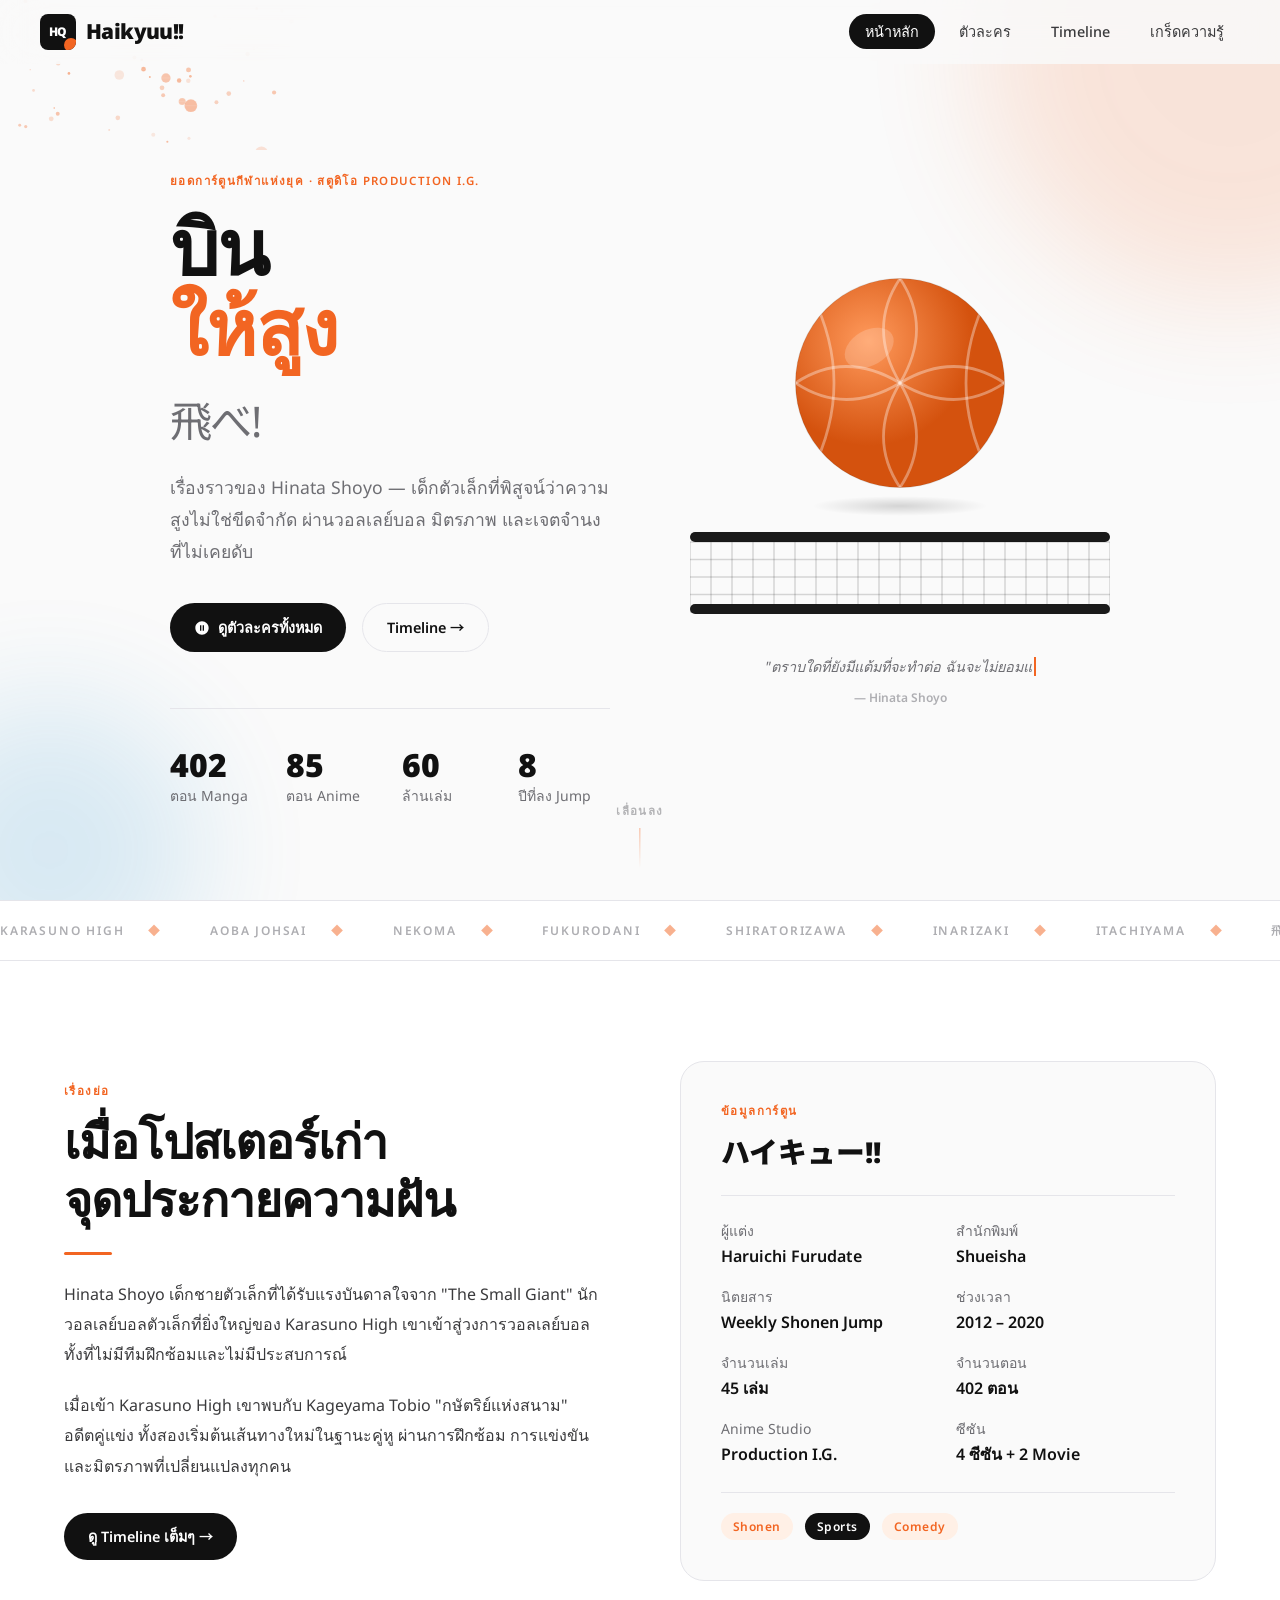
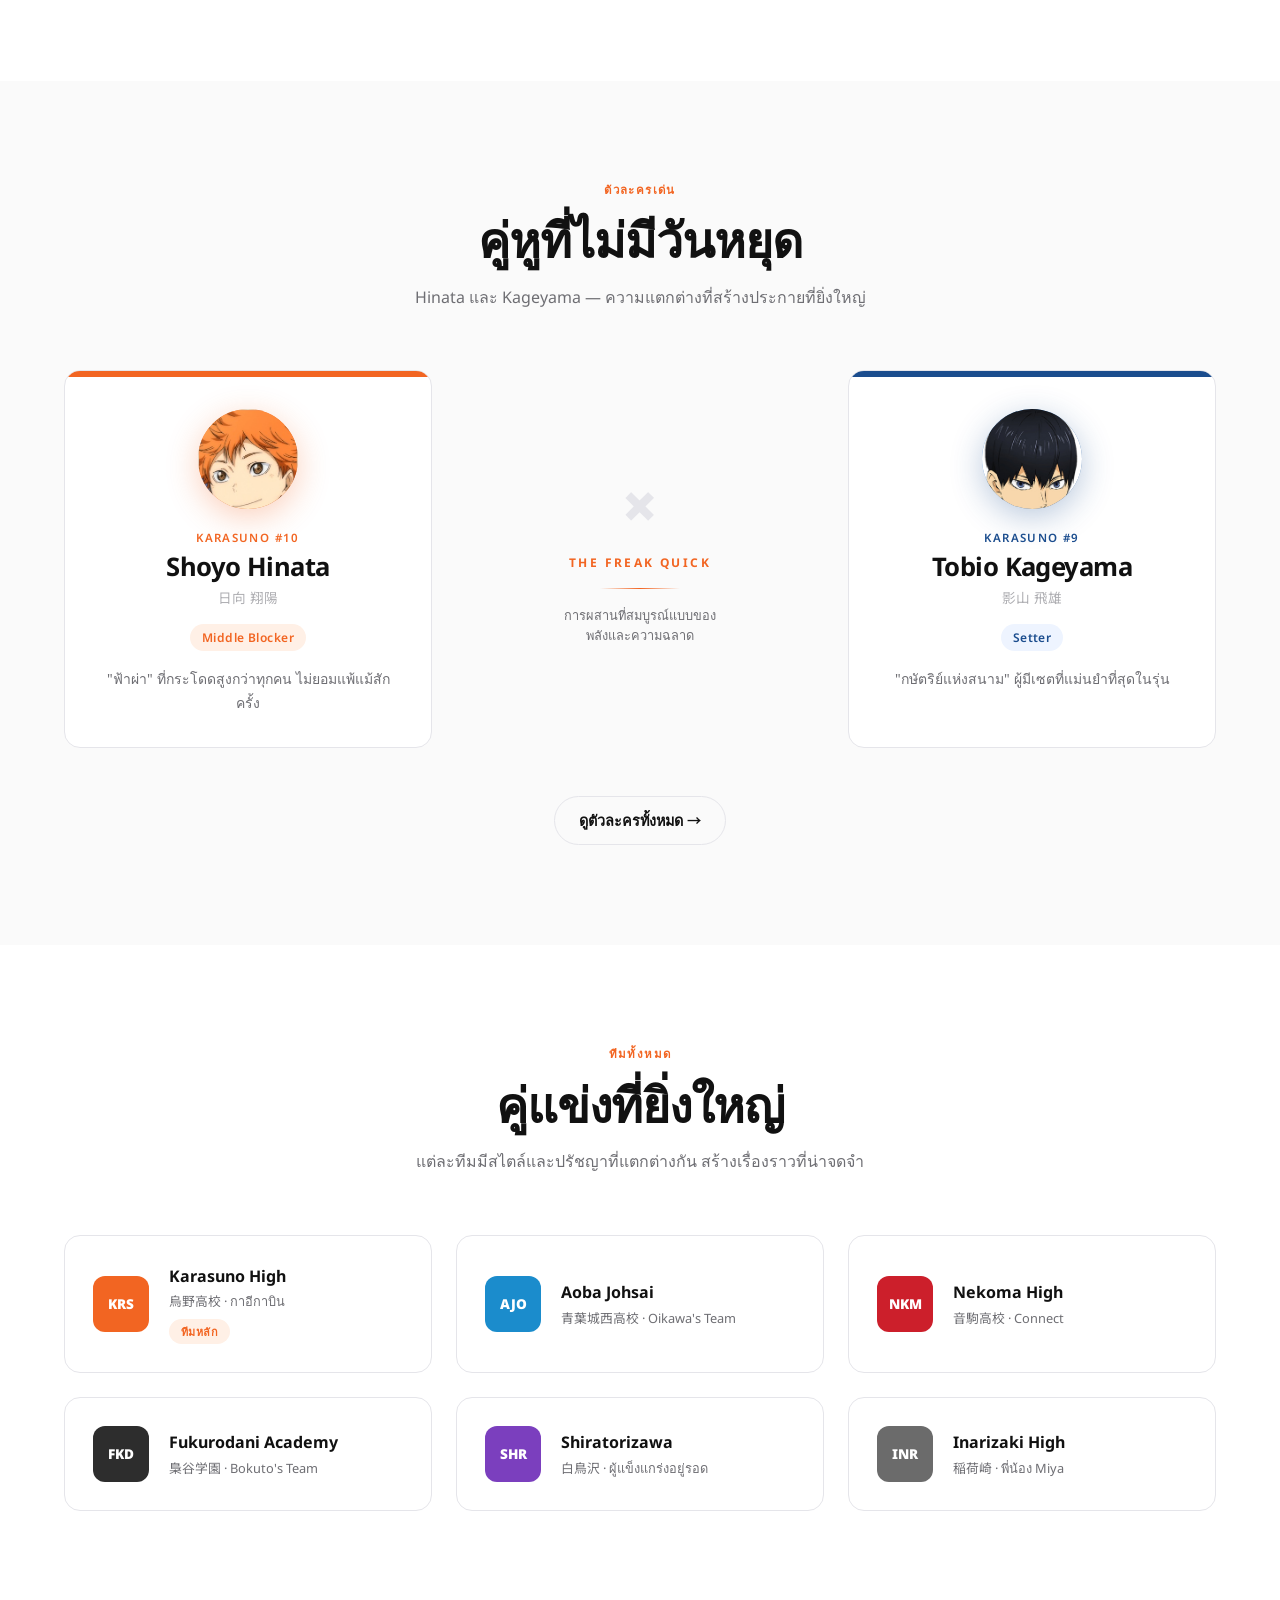
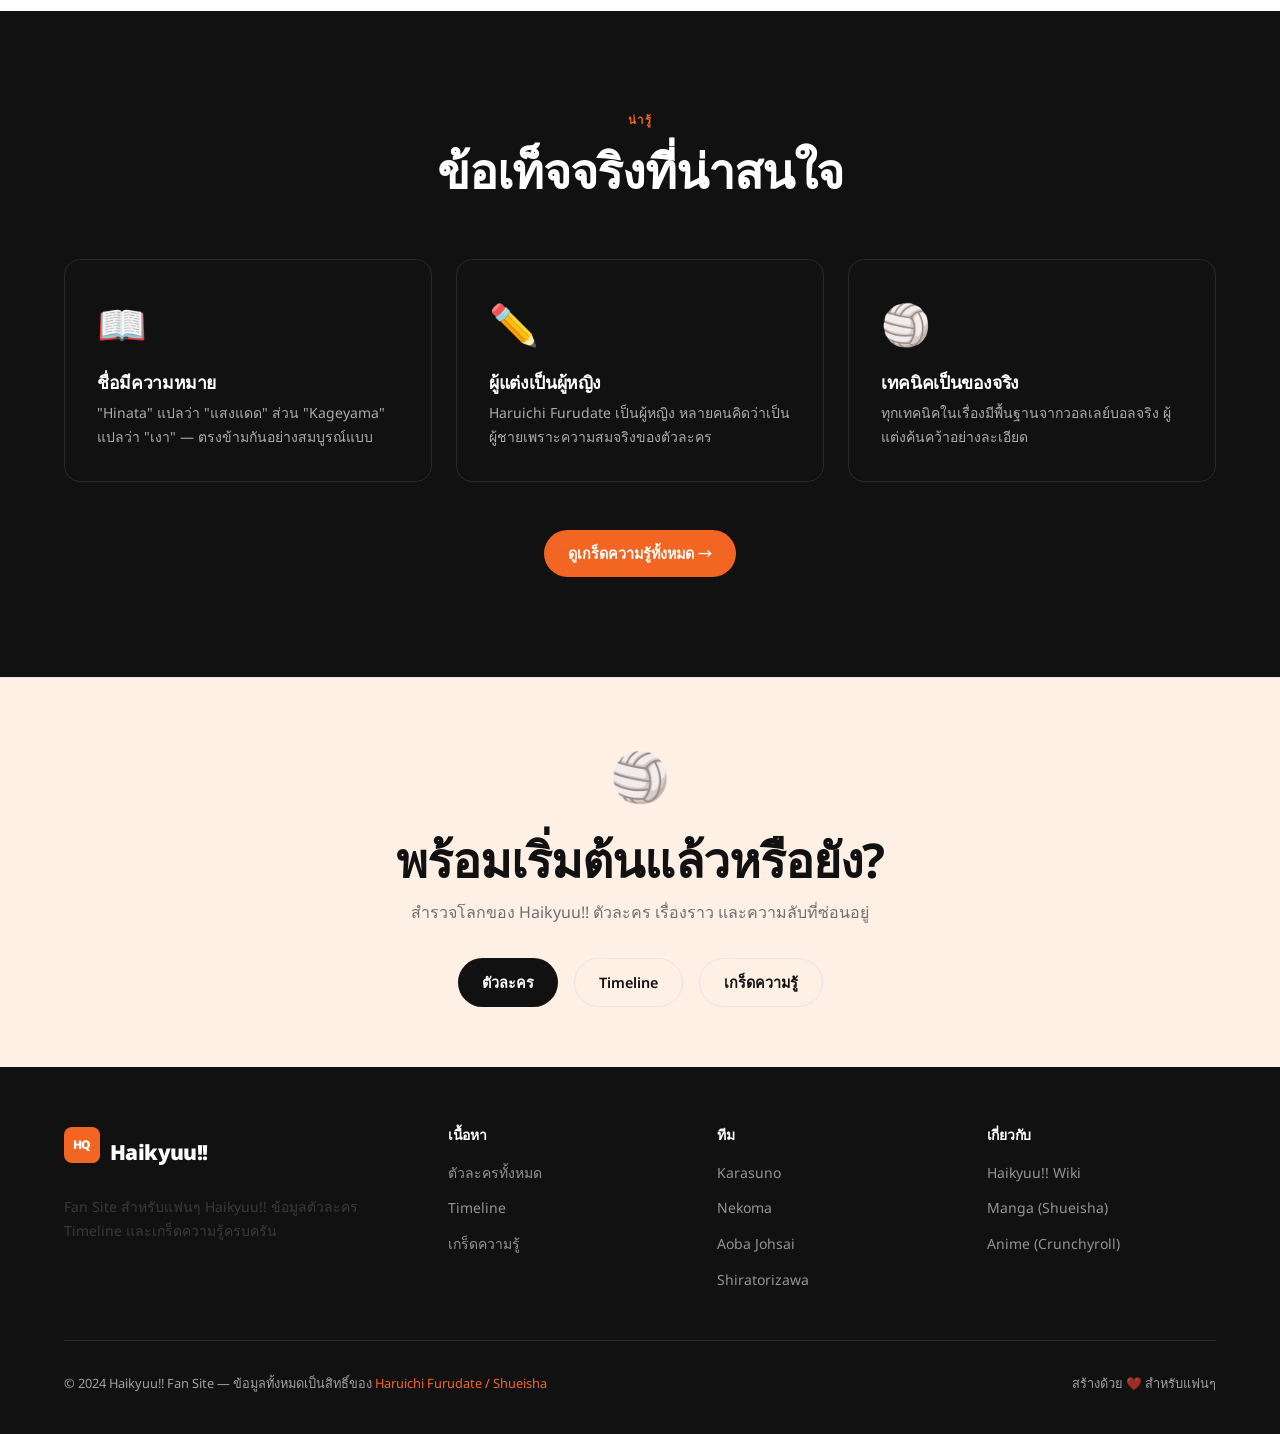
==== commit a9ce5e56: "edit style" ====
--- a/index.html
+++ b/index.html
@@ -43,18 +43,18 @@
   <div class="bg-orb bg-orb--2"></div>
 
   <div class="container" style="position:relative;z-index:1;padding-top:80px;">
-    <div style="display:grid;grid-template-columns:1fr 420px;gap:80px;align-items:center;">
+    <div class="hero__grid">
 
       <div>
-        <div class="label reveal">การ์ตูนกีฬาที่ดีที่สุดตลอดกาล</div>
+        <div class="label reveal">ยอดการ์ตูนกีฬาแห่งยุค · สตูดิโอ Production I.G.</div>
         <h1 class="hero__title reveal reveal-delay-1" style="margin:16px 0 24px;line-height:1.05;">
-          <span class="word">ไม่มี</span><br/>
-          <span class="word" style="color:var(--orange);">เพดาน</span><br/>
+          <span class="word">บิน</span><br/>
+          <span class="word" style="color:var(--orange);">ให้สูง</span><br/>
           <span class="word" style="font-size:0.55em;font-weight:400;color:var(--gray);">飛べ!</span>
         </h1>
         <p class="hero__subtitle reveal reveal-delay-2" style="font-size:1.1rem;color:var(--gray);max-width:440px;line-height:1.8;margin-bottom:36px;">
-          Haikyuu!! เรื่องราวของ Hinata Shoyo เด็กตัวเล็กที่ฝันจะบินสูง
-          ผ่านวอลเลย์บอล มิตรภาพ และการเอาชนะขีดจำกัดของตัวเอง
+          เรื่องราวของ Hinata Shoyo — เด็กตัวเล็กที่พิสูจน์ว่าความสูงไม่ใช่ขีดจำกัด
+          ผ่านวอลเลย์บอล มิตรภาพ และเจตจำนงที่ไม่เคยดับ
         </p>
         <div class="hero__cta reveal reveal-delay-3" style="display:flex;gap:16px;flex-wrap:wrap;">
           <a href="characters.html" class="btn btn--primary">
@@ -67,7 +67,7 @@
         </div>
 
         <!-- Stats -->
-        <div class="hero-stats reveal reveal-delay-4" style="display:grid;grid-template-columns:repeat(4,1fr);gap:24px;margin-top:56px;padding-top:40px;border-top:1px solid var(--border);">
+        <div class="hero-stats reveal reveal-delay-4">
           <div>
             <div style="font-size:2rem;font-weight:900;line-height:1;" data-count="402">0</div>
             <div class="text-small text-gray" style="margin-top:4px;">ตอน Manga</div>
@@ -88,7 +88,7 @@
       </div>
 
       <!-- Volleyball Visual -->
-      <div style="display:flex;flex-direction:column;align-items:center;gap:32px;">
+      <div class="hero__visual">
         <div class="vball-container reveal reveal--right" style="position:relative;">
           <div id="hero-volleyball"></div>
           <div class="vball-shadow"></div>
@@ -137,7 +137,7 @@
 <!-- ─── Synopsis ──────────────────────────────────── -->
 <section class="section" style="background:var(--white);">
   <div class="container">
-    <div style="display:grid;grid-template-columns:1fr 1fr;gap:80px;align-items:center;">
+    <div class="synopsis__grid">
       <div>
         <div class="label reveal">เรื่องย่อ</div>
         <h2 class="reveal reveal-delay-1" style="margin:12px 0 24px;">เมื่อโปสเตอร์เก่า<br/>จุดประกายความฝัน</h2>
@@ -194,7 +194,7 @@
       <p>Hinata และ Kageyama — ความแตกต่างที่สร้างประกายที่ยิ่งใหญ่</p>
     </div>
 
-    <div style="display:grid;grid-template-columns:repeat(3,1fr);gap:24px;margin-bottom:48px;">
+    <div class="featured__grid">
       <!-- Hinata Card -->
       <div class="card reveal reveal-delay-1" style="overflow:hidden;position:relative;">
         <div style="height:6px;background:var(--orange);"></div>
--- a/css/main.css
+++ b/css/main.css
@@ -77,6 +77,40 @@
 .grid-3 { display: grid; grid-template-columns: repeat(3, 1fr); gap: 24px; }
 .grid-4 { display: grid; grid-template-columns: repeat(4, 1fr); gap: 20px; }
 
+/* ─── Page-specific grids ─────────────────────────── */
+.hero__grid {
+  display: grid;
+  grid-template-columns: 1fr 420px;
+  gap: 80px;
+  align-items: center;
+}
+.hero__visual {
+  display: flex;
+  flex-direction: column;
+  align-items: center;
+  gap: 32px;
+}
+.hero-stats {
+  display: grid;
+  grid-template-columns: repeat(4, 1fr);
+  gap: 24px;
+  margin-top: 56px;
+  padding-top: 40px;
+  border-top: 1px solid var(--border);
+}
+.synopsis__grid {
+  display: grid;
+  grid-template-columns: 1fr 1fr;
+  gap: 80px;
+  align-items: center;
+}
+.featured__grid {
+  display: grid;
+  grid-template-columns: repeat(3, 1fr);
+  gap: 24px;
+  margin-bottom: 48px;
+}
+
 .flex { display: flex; }
 .flex-center { display: flex; align-items: center; justify-content: center; }
 .flex-between { display: flex; align-items: center; justify-content: space-between; }
--- a/css/animations.css
+++ b/css/animations.css
@@ -103,8 +103,11 @@
 .hero__title .word:nth-child(2) { animation-delay: 0.2s; }
 .hero__title .word:nth-child(3) { animation-delay: 0.3s; }
 
-.hero__subtitle { animation: slideUp 0.8s var(--ease) 0.5s both; }
-.hero__cta      { animation: slideUp 0.8s var(--ease) 0.7s both; }
+.hero .label       { animation: slideUp 0.8s var(--ease) 0s    both; }
+.hero__title       { animation: slideUp 0.8s var(--ease) 0.15s both; }
+.hero__subtitle    { animation: slideUp 0.8s var(--ease) 0.4s  both; }
+.hero__cta         { animation: slideUp 0.8s var(--ease) 0.6s  both; }
+.hero .hero-stats  { animation: slideUp 0.8s var(--ease) 0.75s both; }
 
 /* ─── Canvas Particles ───────────────────────────── */
 #particles-canvas {
--- a/css/responsive.css
+++ b/css/responsive.css
@@ -42,6 +42,11 @@
   h1 { font-size: 2.4rem; }
   h2 { font-size: 1.8rem; }
 
+  /* Hero */
+  .hero { align-items: flex-start !important; }
+  .hero > .container { padding-top: 100px !important; padding-bottom: 60px; }
+  .hero__visual { display: none; }
+
   .grid-2 { grid-template-columns: 1fr; }
   .grid-3 { grid-template-columns: repeat(2, 1fr); }
 
@@ -61,7 +66,10 @@
   .footer__top { grid-template-columns: 1fr; gap: 28px; }
   .footer__bottom { flex-direction: column; gap: 12px; text-align: center; }
 
-  .hero-stats { grid-template-columns: repeat(2, 1fr); }
+  .hero__grid { grid-template-columns: 1fr; gap: 40px; }
+  .hero-stats { grid-template-columns: repeat(2, 1fr); gap: 16px; margin-top: 36px; padding-top: 28px; }
+  .synopsis__grid { grid-template-columns: 1fr; gap: 40px; }
+  .featured__grid { grid-template-columns: 1fr; }
 
   .char-grid { grid-template-columns: repeat(2, 1fr); }
 
